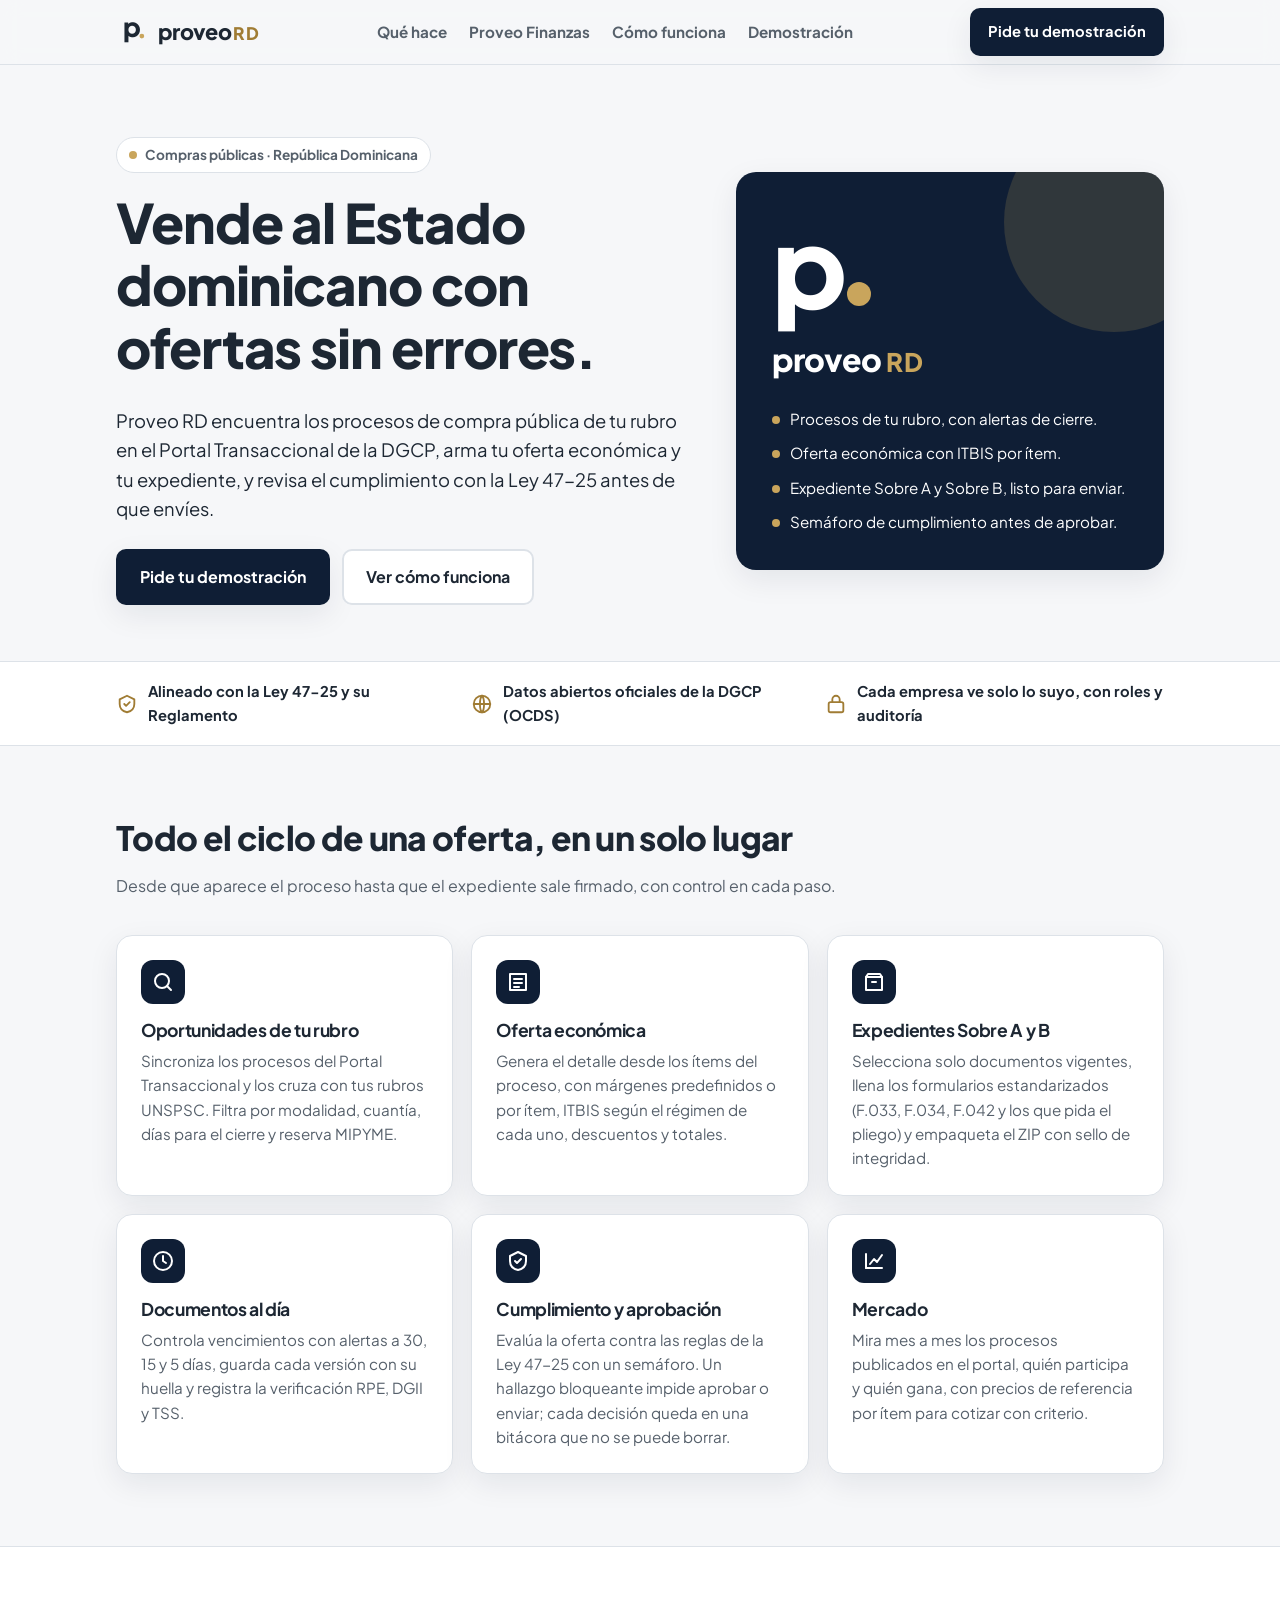
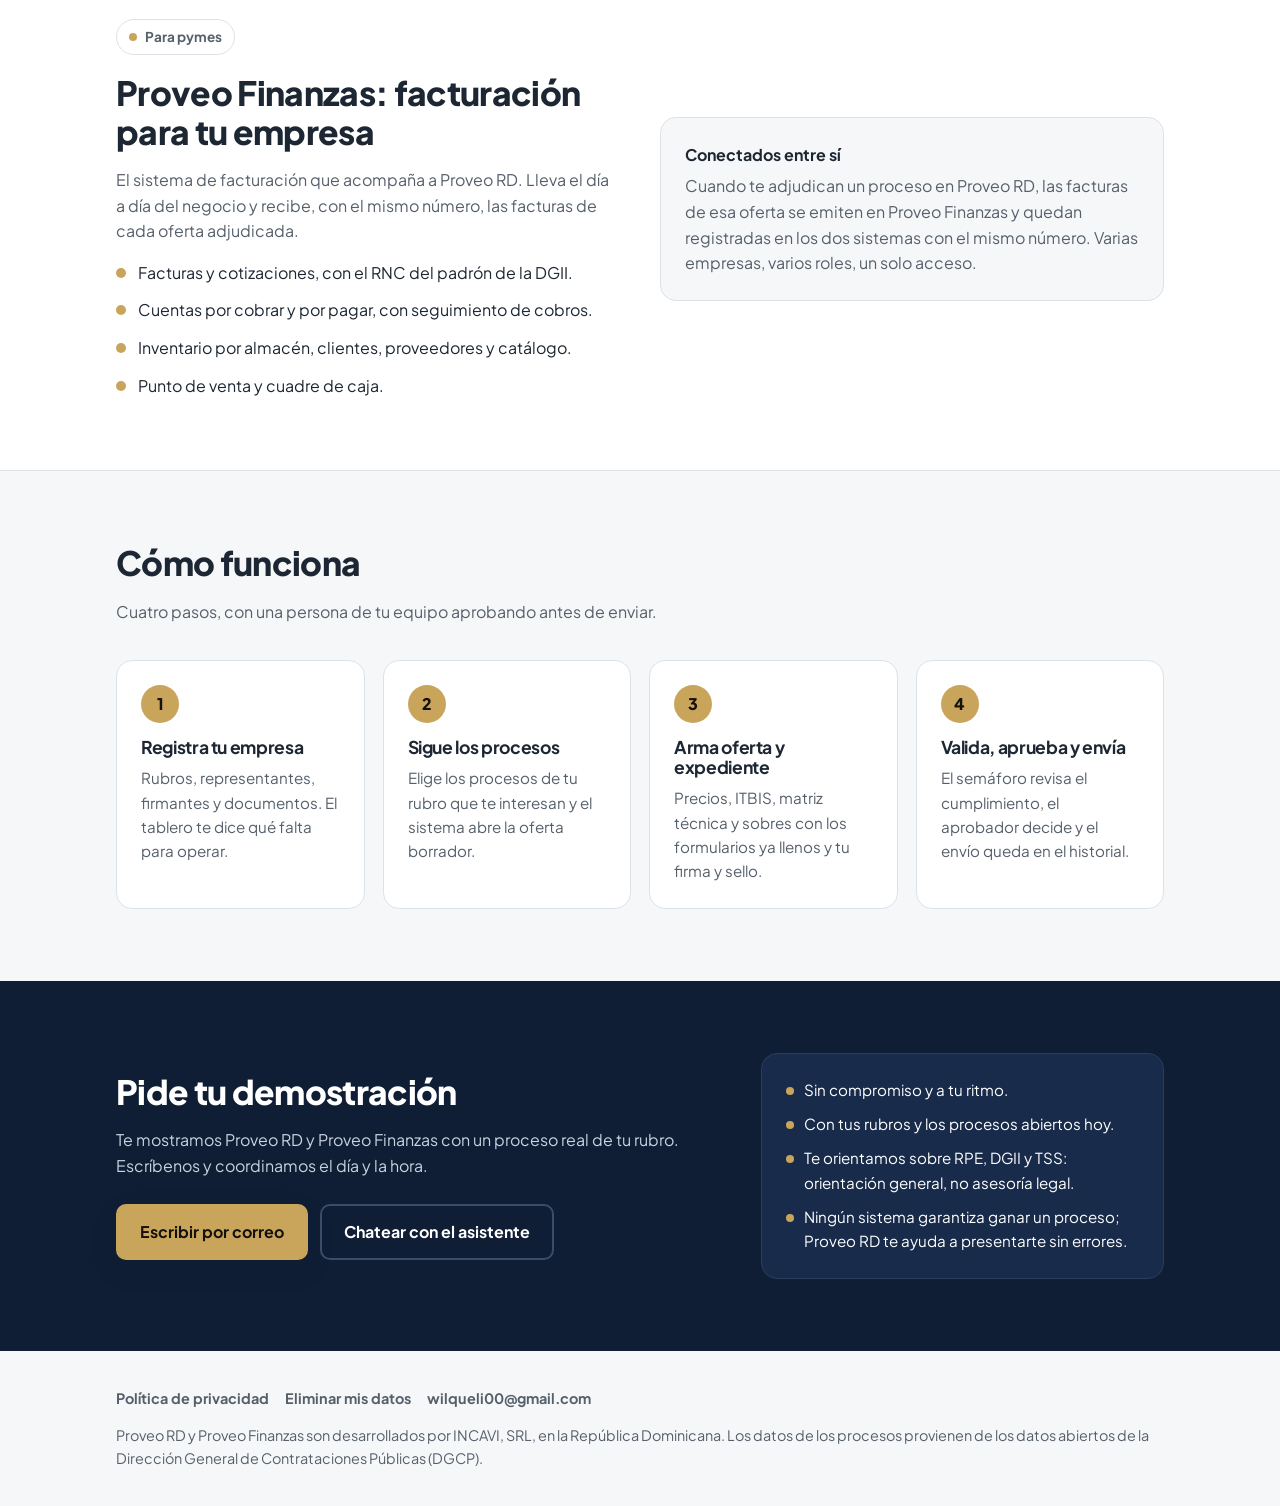
==== index.html @ dc5b7de9 "Sitio web de Proveo RD para el perfil de Instagram Co-Authored-By: Claude Fable 5.1 <noreply@anthrop" ====
<!doctype html>
<html lang="es">
<head>
<meta charset="utf-8">
<meta name="viewport" content="width=device-width, initial-scale=1">
<title>Proveo RD · Vende al Estado dominicano</title>
<meta name="description" content="Proveo RD encuentra los procesos de compra pública de tu rubro en el Portal Transaccional de la DGCP, arma tu oferta y tu expediente y revisa el cumplimiento con la Ley 47-25 antes de enviar. Proveo Finanzas: facturación para pymes.">
<meta property="og:title" content="Proveo RD · Licitaciones">
<meta property="og:description" content="Vende al Estado dominicano. Procesos de tu rubro y ofertas sin errores. Proveo Finanzas: facturación para pymes.">
<meta property="og:type" content="website">
<meta property="og:image" content="perfil.png">
<meta name="theme-color" content="#0F1E35">
<link rel="icon" href="favicon.svg" type="image/svg+xml">
<link rel="apple-touch-icon" href="perfil.png">
<link rel="preconnect" href="https://fonts.googleapis.com">
<link rel="preconnect" href="https://fonts.gstatic.com" crossorigin>
<link href="https://fonts.googleapis.com/css2?family=Plus+Jakarta+Sans:wght@500;700;800&display=swap" rel="stylesheet">
<style>
:root{
  --marino:#0F1E35;--marino-2:#182B4A;--oro:#C9A55C;--oro-texto:#A07C34;
  --fondo:#F6F7F9;--papel:#FFFFFF;--tinta:#1D2733;--suave:#56606B;--linea:#DDE2E8;
  --sombra:0 10px 30px rgba(15,30,53,.08);
}
@media (prefers-color-scheme:dark){
  :root:not([data-theme="light"]){
    --fondo:#0B1424;--papel:#132038;--tinta:#E8EDF2;--suave:#A5B0BB;--linea:#243550;--oro-texto:#D9BC7A;
    --sombra:0 10px 30px rgba(0,0,0,.35);
  }
}
:root[data-theme="dark"]{
  --fondo:#0B1424;--papel:#132038;--tinta:#E8EDF2;--suave:#A5B0BB;--linea:#243550;--oro-texto:#D9BC7A;
  --sombra:0 10px 30px rgba(0,0,0,.35);
}
*{box-sizing:border-box}
html{scroll-behavior:smooth}
body{margin:0;background:var(--fondo);color:var(--tinta);font:16px/1.6 "Plus Jakarta Sans",system-ui,-apple-system,"Segoe UI",Roboto,sans-serif}
a{color:inherit}
img,svg{display:block;max-width:100%}
.contenedor{max-width:1080px;margin:0 auto;padding:0 16px}
h1,h2,h3{line-height:1.15;margin:0 0 .5em;letter-spacing:-.02em}
h1{font-size:clamp(2rem,5vw,3.4rem);font-weight:800}
h2{font-size:clamp(1.5rem,3vw,2.1rem);font-weight:800}
h3{font-size:1.1rem;font-weight:700}
p{margin:0 0 1em}
.suave{color:var(--suave)}
.oro{color:var(--oro-texto)}

/* Barra superior */
header{position:sticky;top:0;z-index:10;background:color-mix(in srgb,var(--fondo) 88%,transparent);backdrop-filter:blur(10px);border-bottom:1px solid var(--linea)}
.barra{display:flex;align-items:center;justify-content:space-between;gap:16px;height:64px}
.logo{display:flex;align-items:center;gap:8px;text-decoration:none;font-weight:800;font-size:1.35rem;letter-spacing:-.03em}
.logo .rd{font-size:.8em;letter-spacing:.04em;color:var(--oro-texto);margin-left:.1em}
nav ul{display:flex;gap:22px;list-style:none;margin:0;padding:0}
nav a{text-decoration:none;font-weight:700;font-size:.95rem;color:var(--suave)}
nav a:hover{color:var(--tinta)}
@media (max-width:720px){nav{display:none}}

/* Botones */
.boton{display:inline-flex;align-items:center;justify-content:center;gap:8px;padding:13px 22px;border-radius:10px;font-weight:700;text-decoration:none;border:2px solid transparent;transition:transform .15s,box-shadow .15s}
.boton:hover{transform:translateY(-1px)}
.boton.primario{background:var(--marino);color:#fff;box-shadow:var(--sombra)}
:root[data-theme="dark"] .boton.primario{background:var(--oro);color:#14110A}
@media (prefers-color-scheme:dark){:root:not([data-theme="light"]) .boton.primario{background:var(--oro);color:#14110A}}
.boton.secundario{border-color:var(--linea);color:var(--tinta);background:var(--papel)}
.boton:focus-visible,a:focus-visible{outline:3px solid var(--oro);outline-offset:3px}

/* Portada */
.portada{padding:72px 0 56px}
.portada .contenedor{display:grid;grid-template-columns:1.15fr .85fr;gap:40px;align-items:center}
@media (max-width:860px){.portada .contenedor{grid-template-columns:1fr}.portada{padding:48px 0 40px}}
.etiqueta{display:inline-flex;align-items:center;gap:8px;padding:6px 12px;border-radius:999px;background:var(--papel);border:1px solid var(--linea);font-size:.85rem;font-weight:700;color:var(--suave);margin-bottom:18px}
.etiqueta .punto{width:8px;height:8px;border-radius:50%;background:var(--oro)}
.portada p.grande{font-size:1.15rem;max-width:56ch}
.acciones{display:flex;flex-wrap:wrap;gap:12px;margin-top:26px}
.tarjeta-marca{background:var(--marino);color:#fff;border-radius:20px;padding:36px;box-shadow:var(--sombra);position:relative;overflow:hidden}
.tarjeta-marca::after{content:"";position:absolute;right:-60px;top:-60px;width:220px;height:220px;border-radius:50%;background:var(--oro);opacity:.18}
.tarjeta-marca .p{font-size:7rem;font-weight:800;line-height:1;letter-spacing:-.06em;position:relative;display:inline-block}
.tarjeta-marca .p i{position:absolute;right:-.28em;bottom:.12em;width:.22em;height:.22em;border-radius:50%;background:var(--oro)}
.tarjeta-marca .nombre{font-size:2rem;font-weight:800;letter-spacing:-.03em;margin-top:14px}
.tarjeta-marca .nombre span{color:var(--oro);font-size:.8em;letter-spacing:.04em;margin-left:.2em}
.tarjeta-marca ul{list-style:none;padding:0;margin:22px 0 0;display:grid;gap:10px;font-size:.95rem}
.tarjeta-marca li{display:flex;gap:10px;align-items:flex-start}
.tarjeta-marca li::before{content:"";flex:none;width:8px;height:8px;border-radius:50%;background:var(--oro);margin-top:9px}

/* Franja de confianza */
.franja{border-top:1px solid var(--linea);border-bottom:1px solid var(--linea);background:var(--papel)}
.franja .contenedor{display:grid;grid-template-columns:repeat(3,1fr);gap:16px;padding:18px 16px}
@media (max-width:720px){.franja .contenedor{grid-template-columns:1fr}}
.franja div{display:flex;gap:10px;align-items:center;font-weight:700;font-size:.92rem}
.franja svg{flex:none;width:22px;height:22px;stroke:var(--oro-texto);fill:none;stroke-width:2;stroke-linecap:round;stroke-linejoin:round}

/* Secciones */
section{padding:72px 0}
@media (max-width:860px){section{padding:52px 0}}
.cabecera{max-width:62ch;margin-bottom:36px}
.rejilla{display:grid;grid-template-columns:repeat(3,1fr);gap:18px}
@media (max-width:900px){.rejilla{grid-template-columns:repeat(2,1fr)}}
@media (max-width:600px){.rejilla{grid-template-columns:1fr}}
.tarjeta{background:var(--papel);border:1px solid var(--linea);border-radius:16px;padding:24px;box-shadow:var(--sombra)}
.tarjeta .icono{width:44px;height:44px;border-radius:12px;background:var(--marino);display:grid;place-items:center;margin-bottom:16px}
.tarjeta .icono svg{width:24px;height:24px;stroke:#fff;fill:none;stroke-width:2;stroke-linecap:round;stroke-linejoin:round}
.tarjeta p{margin:0;color:var(--suave);font-size:.95rem}

/* Proveo Finanzas */
.finanzas{background:var(--papel);border-top:1px solid var(--linea);border-bottom:1px solid var(--linea)}
.finanzas .contenedor{display:grid;grid-template-columns:1fr 1fr;gap:40px;align-items:center}
@media (max-width:860px){.finanzas .contenedor{grid-template-columns:1fr}}
.lista{list-style:none;padding:0;margin:0;display:grid;gap:12px}
.lista li{display:flex;gap:12px;align-items:flex-start}
.lista li::before{content:"";flex:none;width:10px;height:10px;border-radius:50%;background:var(--oro);margin-top:8px}
.nota{background:var(--fondo);border:1px solid var(--linea);border-radius:16px;padding:24px}
.nota strong{display:block;margin-bottom:6px}

/* Pasos */
.pasos{display:grid;grid-template-columns:repeat(4,1fr);gap:18px;counter-reset:paso}
@media (max-width:900px){.pasos{grid-template-columns:repeat(2,1fr)}}
@media (max-width:560px){.pasos{grid-template-columns:1fr}}
.paso{background:var(--papel);border:1px solid var(--linea);border-radius:16px;padding:24px;position:relative}
.paso::before{counter-increment:paso;content:counter(paso);display:grid;place-items:center;width:38px;height:38px;border-radius:50%;background:var(--oro);color:#14110A;font-weight:800;margin-bottom:14px}
.paso p{margin:0;color:var(--suave);font-size:.95rem}

/* Demostración */
.demo{background:var(--marino);color:#fff}
.demo .contenedor{display:grid;grid-template-columns:1.2fr .8fr;gap:40px;align-items:center}
@media (max-width:860px){.demo .contenedor{grid-template-columns:1fr}}
.demo h2{color:#fff}
.demo p{color:#C9D2DE}
.demo .boton.primario{background:var(--oro);color:#14110A}
.demo .boton.secundario{background:transparent;border-color:#3A4C6A;color:#fff}
.demo .caja{background:var(--marino-2);border:1px solid #2A3D5C;border-radius:16px;padding:24px}
.demo .caja ul{list-style:none;margin:0;padding:0;display:grid;gap:10px;font-size:.95rem}
.demo .caja li{display:flex;gap:10px}
.demo .caja li::before{content:"";flex:none;width:8px;height:8px;border-radius:50%;background:var(--oro);margin-top:9px}

/* Pie */
footer{padding:36px 0;font-size:.9rem;color:var(--suave)}
footer .contenedor{display:grid;gap:14px}
footer .enlaces{display:flex;flex-wrap:wrap;gap:16px}
footer a{text-decoration:none;font-weight:700}
footer a:hover{text-decoration:underline}
</style>
</head>
<body>

<header>
  <div class="contenedor barra">
    <a class="logo" href="#inicio" aria-label="Proveo RD, inicio">
      <svg viewBox="0 0 100 100" width="34" height="34" aria-hidden="true"><text x="45" y="66" text-anchor="middle" font-family="Plus Jakarta Sans, system-ui, sans-serif" font-weight="800" font-size="78" fill="currentColor" letter-spacing="-3">p</text><circle cx="76" cy="62" r="7" fill="#C9A55C"/></svg>
      <span>proveo<span class="rd">RD</span></span>
    </a>
    <nav aria-label="Secciones">
      <ul>
        <li><a href="#que-hace">Qué hace</a></li>
        <li><a href="#finanzas">Proveo Finanzas</a></li>
        <li><a href="#como-funciona">Cómo funciona</a></li>
        <li><a href="#demostracion">Demostración</a></li>
      </ul>
    </nav>
    <a class="boton primario" href="#demostracion" style="padding:10px 16px;font-size:.92rem">Pide tu demostración</a>
  </div>
</header>

<main id="inicio">

  <section class="portada">
    <div class="contenedor">
      <div>
        <span class="etiqueta"><span class="punto"></span> Compras públicas · República Dominicana</span>
        <h1>Vende al Estado dominicano con ofertas sin errores.</h1>
        <p class="grande">Proveo RD encuentra los procesos de compra pública de tu rubro en el Portal Transaccional de la DGCP, arma tu oferta económica y tu expediente, y revisa el cumplimiento con la Ley 47-25 antes de que envíes.</p>
        <div class="acciones">
          <a class="boton primario" href="#demostracion">Pide tu demostración</a>
          <a class="boton secundario" href="#como-funciona">Ver cómo funciona</a>
        </div>
      </div>
      <aside class="tarjeta-marca" aria-label="Resumen de Proveo RD">
        <div class="p">p<i></i></div>
        <div class="nombre">proveo<span>RD</span></div>
        <ul>
          <li>Procesos de tu rubro, con alertas de cierre.</li>
          <li>Oferta económica con ITBIS por ítem.</li>
          <li>Expediente Sobre A y Sobre B, listo para enviar.</li>
          <li>Semáforo de cumplimiento antes de aprobar.</li>
        </ul>
      </aside>
    </div>
  </section>

  <div class="franja" aria-label="Garantías del sistema">
    <div class="contenedor">
      <div><svg viewBox="0 0 24 24" aria-hidden="true"><path d="M12 3l8 4v5c0 5-3.5 8-8 9-4.5-1-8-4-8-9V7z"/><path d="M9 12l2 2 4-4"/></svg>Alineado con la Ley 47-25 y su Reglamento</div>
      <div><svg viewBox="0 0 24 24" aria-hidden="true"><circle cx="12" cy="12" r="9"/><path d="M3 12h18M12 3c3 3 3 15 0 18M12 3c-3 3-3 15 0 18"/></svg>Datos abiertos oficiales de la DGCP (OCDS)</div>
      <div><svg viewBox="0 0 24 24" aria-hidden="true"><rect x="4" y="10" width="16" height="11" rx="2"/><path d="M8 10V7a4 4 0 018 0v3"/></svg>Cada empresa ve solo lo suyo, con roles y auditoría</div>
    </div>
  </div>

  <section id="que-hace">
    <div class="contenedor">
      <div class="cabecera">
        <h2>Todo el ciclo de una oferta, en un solo lugar</h2>
        <p class="suave">Desde que aparece el proceso hasta que el expediente sale firmado, con control en cada paso.</p>
      </div>
      <div class="rejilla">
        <article class="tarjeta">
          <div class="icono"><svg viewBox="0 0 24 24" aria-hidden="true"><circle cx="11" cy="11" r="7"/><path d="M20 20l-4-4"/></svg></div>
          <h3>Oportunidades de tu rubro</h3>
          <p>Sincroniza los procesos del Portal Transaccional y los cruza con tus rubros UNSPSC. Filtra por modalidad, cuantía, días para el cierre y reserva MIPYME.</p>
        </article>
        <article class="tarjeta">
          <div class="icono"><svg viewBox="0 0 24 24" aria-hidden="true"><path d="M4 4h16v16H4z"/><path d="M8 9h8M8 13h8M8 17h5"/></svg></div>
          <h3>Oferta económica</h3>
          <p>Genera el detalle desde los ítems del proceso, con márgenes predefinidos o por ítem, ITBIS según el régimen de cada uno, descuentos y totales.</p>
        </article>
        <article class="tarjeta">
          <div class="icono"><svg viewBox="0 0 24 24" aria-hidden="true"><path d="M4 7h16v13H4z"/><path d="M4 7l2-3h12l2 3"/><path d="M10 12h4"/></svg></div>
          <h3>Expedientes Sobre A y B</h3>
          <p>Selecciona solo documentos vigentes, llena los formularios estandarizados (F.033, F.034, F.042 y los que pida el pliego) y empaqueta el ZIP con sello de integridad.</p>
        </article>
        <article class="tarjeta">
          <div class="icono"><svg viewBox="0 0 24 24" aria-hidden="true"><circle cx="12" cy="12" r="9"/><path d="M12 7v5l3 2"/></svg></div>
          <h3>Documentos al día</h3>
          <p>Controla vencimientos con alertas a 30, 15 y 5 días, guarda cada versión con su huella y registra la verificación RPE, DGII y TSS.</p>
        </article>
        <article class="tarjeta">
          <div class="icono"><svg viewBox="0 0 24 24" aria-hidden="true"><path d="M12 3l8 4v5c0 5-3.5 8-8 9-4.5-1-8-4-8-9V7z"/><path d="M9 12l2 2 4-4"/></svg></div>
          <h3>Cumplimiento y aprobación</h3>
          <p>Evalúa la oferta contra las reglas de la Ley 47-25 con un semáforo. Un hallazgo bloqueante impide aprobar o enviar; cada decisión queda en una bitácora que no se puede borrar.</p>
        </article>
        <article class="tarjeta">
          <div class="icono"><svg viewBox="0 0 24 24" aria-hidden="true"><path d="M4 19V5"/><path d="M4 19h16"/><path d="M8 15l4-5 3 3 5-7"/></svg></div>
          <h3>Mercado</h3>
          <p>Mira mes a mes los procesos publicados en el portal, quién participa y quién gana, con precios de referencia por ítem para cotizar con criterio.</p>
        </article>
      </div>
    </div>
  </section>

  <section id="finanzas" class="finanzas">
    <div class="contenedor">
      <div>
        <span class="etiqueta"><span class="punto"></span> Para pymes</span>
        <h2>Proveo Finanzas: facturación para tu empresa</h2>
        <p class="suave">El sistema de facturación que acompaña a Proveo RD. Lleva el día a día del negocio y recibe, con el mismo número, las facturas de cada oferta adjudicada.</p>
        <ul class="lista">
          <li>Facturas y cotizaciones, con el RNC del padrón de la DGII.</li>
          <li>Cuentas por cobrar y por pagar, con seguimiento de cobros.</li>
          <li>Inventario por almacén, clientes, proveedores y catálogo.</li>
          <li>Punto de venta y cuadre de caja.</li>
        </ul>
      </div>
      <div class="nota">
        <strong>Conectados entre sí</strong>
        <p class="suave" style="margin:0">Cuando te adjudican un proceso en Proveo RD, las facturas de esa oferta se emiten en Proveo Finanzas y quedan registradas en los dos sistemas con el mismo número. Varias empresas, varios roles, un solo acceso.</p>
      </div>
    </div>
  </section>

  <section id="como-funciona">
    <div class="contenedor">
      <div class="cabecera">
        <h2>Cómo funciona</h2>
        <p class="suave">Cuatro pasos, con una persona de tu equipo aprobando antes de enviar.</p>
      </div>
      <div class="pasos">
        <article class="paso"><h3>Registra tu empresa</h3><p>Rubros, representantes, firmantes y documentos. El tablero te dice qué falta para operar.</p></article>
        <article class="paso"><h3>Sigue los procesos</h3><p>Elige los procesos de tu rubro que te interesan y el sistema abre la oferta borrador.</p></article>
        <article class="paso"><h3>Arma oferta y expediente</h3><p>Precios, ITBIS, matriz técnica y sobres con los formularios ya llenos y tu firma y sello.</p></article>
        <article class="paso"><h3>Valida, aprueba y envía</h3><p>El semáforo revisa el cumplimiento, el aprobador decide y el envío queda en el historial.</p></article>
      </div>
    </div>
  </section>

  <section id="demostracion" class="demo">
    <div class="contenedor">
      <div>
        <h2>Pide tu demostración</h2>
        <p>Te mostramos Proveo RD y Proveo Finanzas con un proceso real de tu rubro. Escríbenos y coordinamos el día y la hora.</p>
        <div class="acciones">
          <a class="boton primario" href="mailto:wilqueli00@gmail.com?subject=Demostraci%C3%B3n%20de%20Proveo%20RD&body=Hola%2C%20quiero%20una%20demostraci%C3%B3n%20de%20Proveo%20RD.%0AEmpresa%3A%20%0AQu%C3%A9%20vendo%3A%20%0AWhatsApp%3A%20">Escribir por correo</a>
          <a class="boton secundario" href="https://hub-redes.licita-nexo.workers.dev/chat/proveo" rel="noopener">Chatear con el asistente</a>
        </div>
      </div>
      <div class="caja">
        <ul>
          <li>Sin compromiso y a tu ritmo.</li>
          <li>Con tus rubros y los procesos abiertos hoy.</li>
          <li>Te orientamos sobre RPE, DGII y TSS: orientación general, no asesoría legal.</li>
          <li>Ningún sistema garantiza ganar un proceso; Proveo RD te ayuda a presentarte sin errores.</li>
        </ul>
      </div>
    </div>
  </section>

</main>

<footer>
  <div class="contenedor">
    <div class="enlaces">
      <a href="https://hub-redes.licita-nexo.workers.dev/privacidad" rel="noopener">Política de privacidad</a>
      <a href="https://hub-redes.licita-nexo.workers.dev/eliminar-datos" rel="noopener">Eliminar mis datos</a>
      <a href="mailto:wilqueli00@gmail.com">wilqueli00@gmail.com</a>
    </div>
    <p style="margin:0">Proveo RD y Proveo Finanzas son desarrollados por INCAVI, SRL, en la República Dominicana. Los datos de los procesos provienen de los datos abiertos de la Dirección General de Contrataciones Públicas (DGCP).</p>
  </div>
</footer>

</body>
</html>
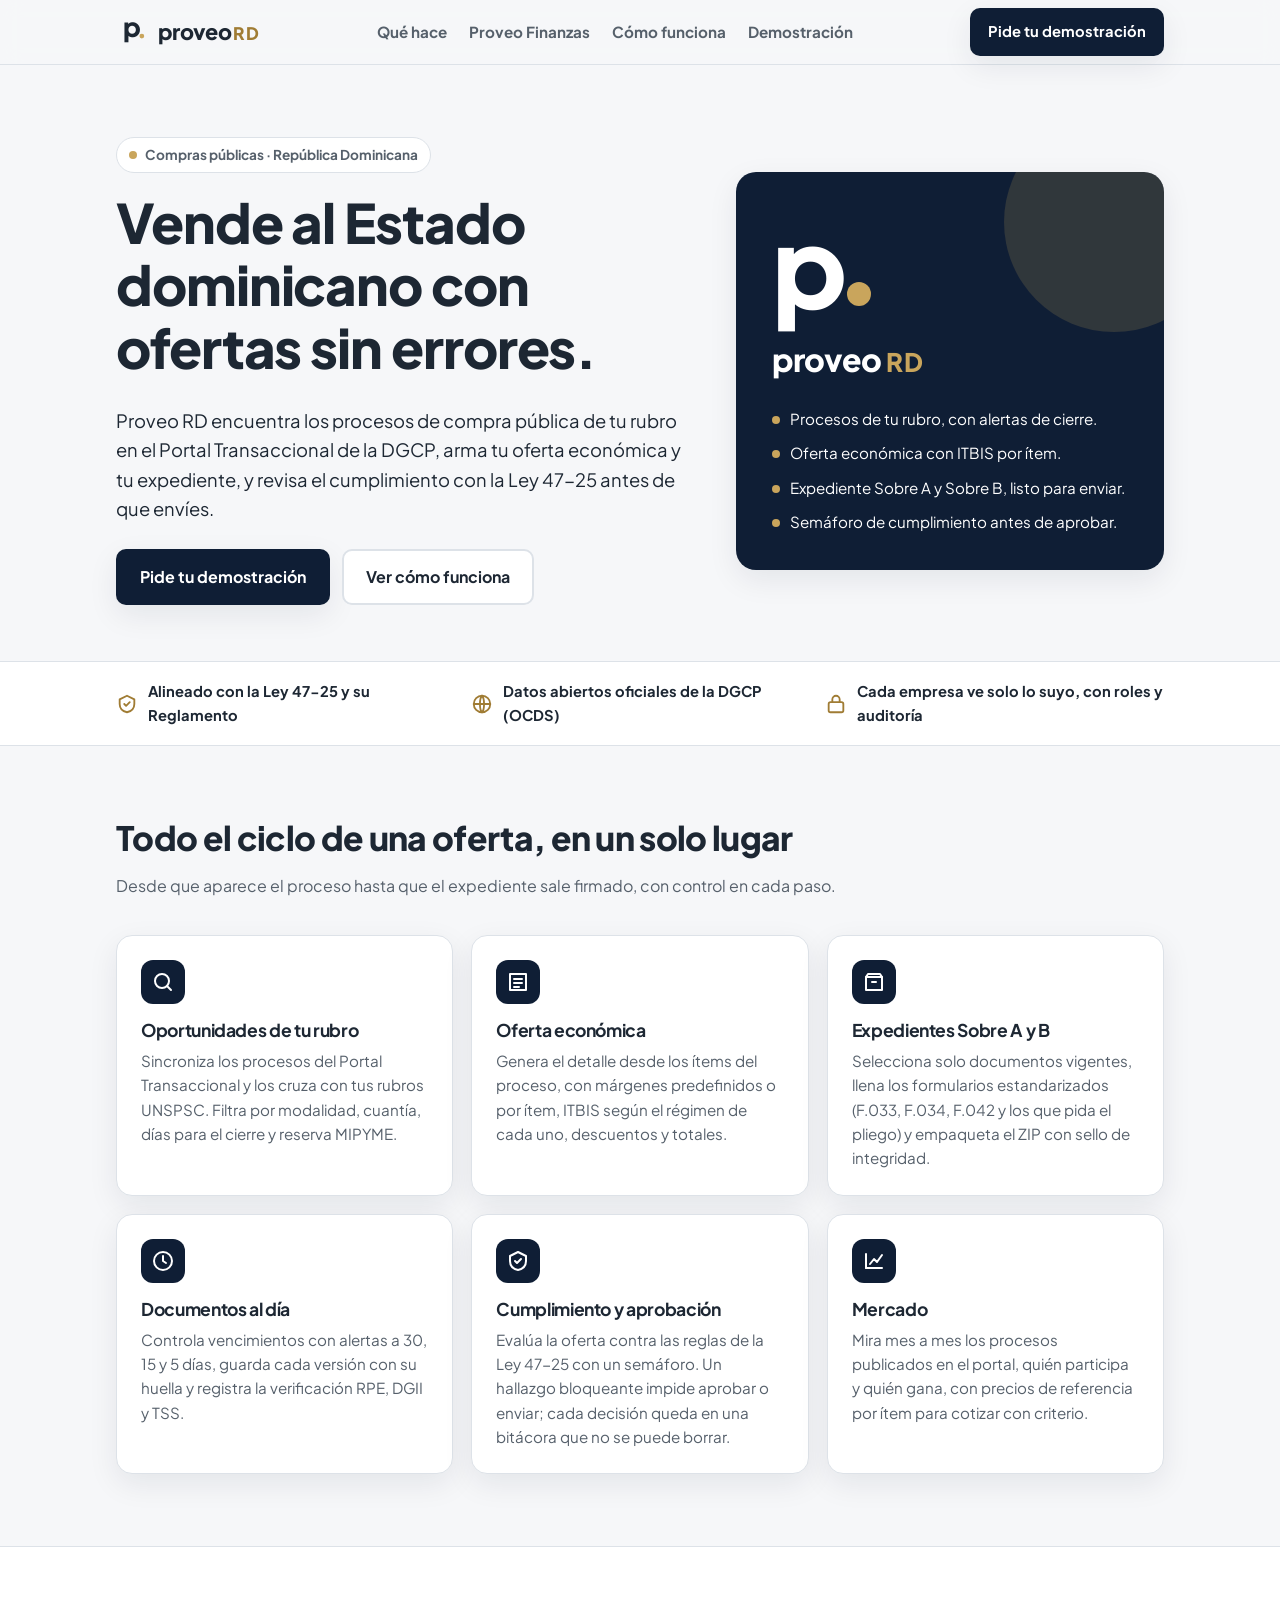
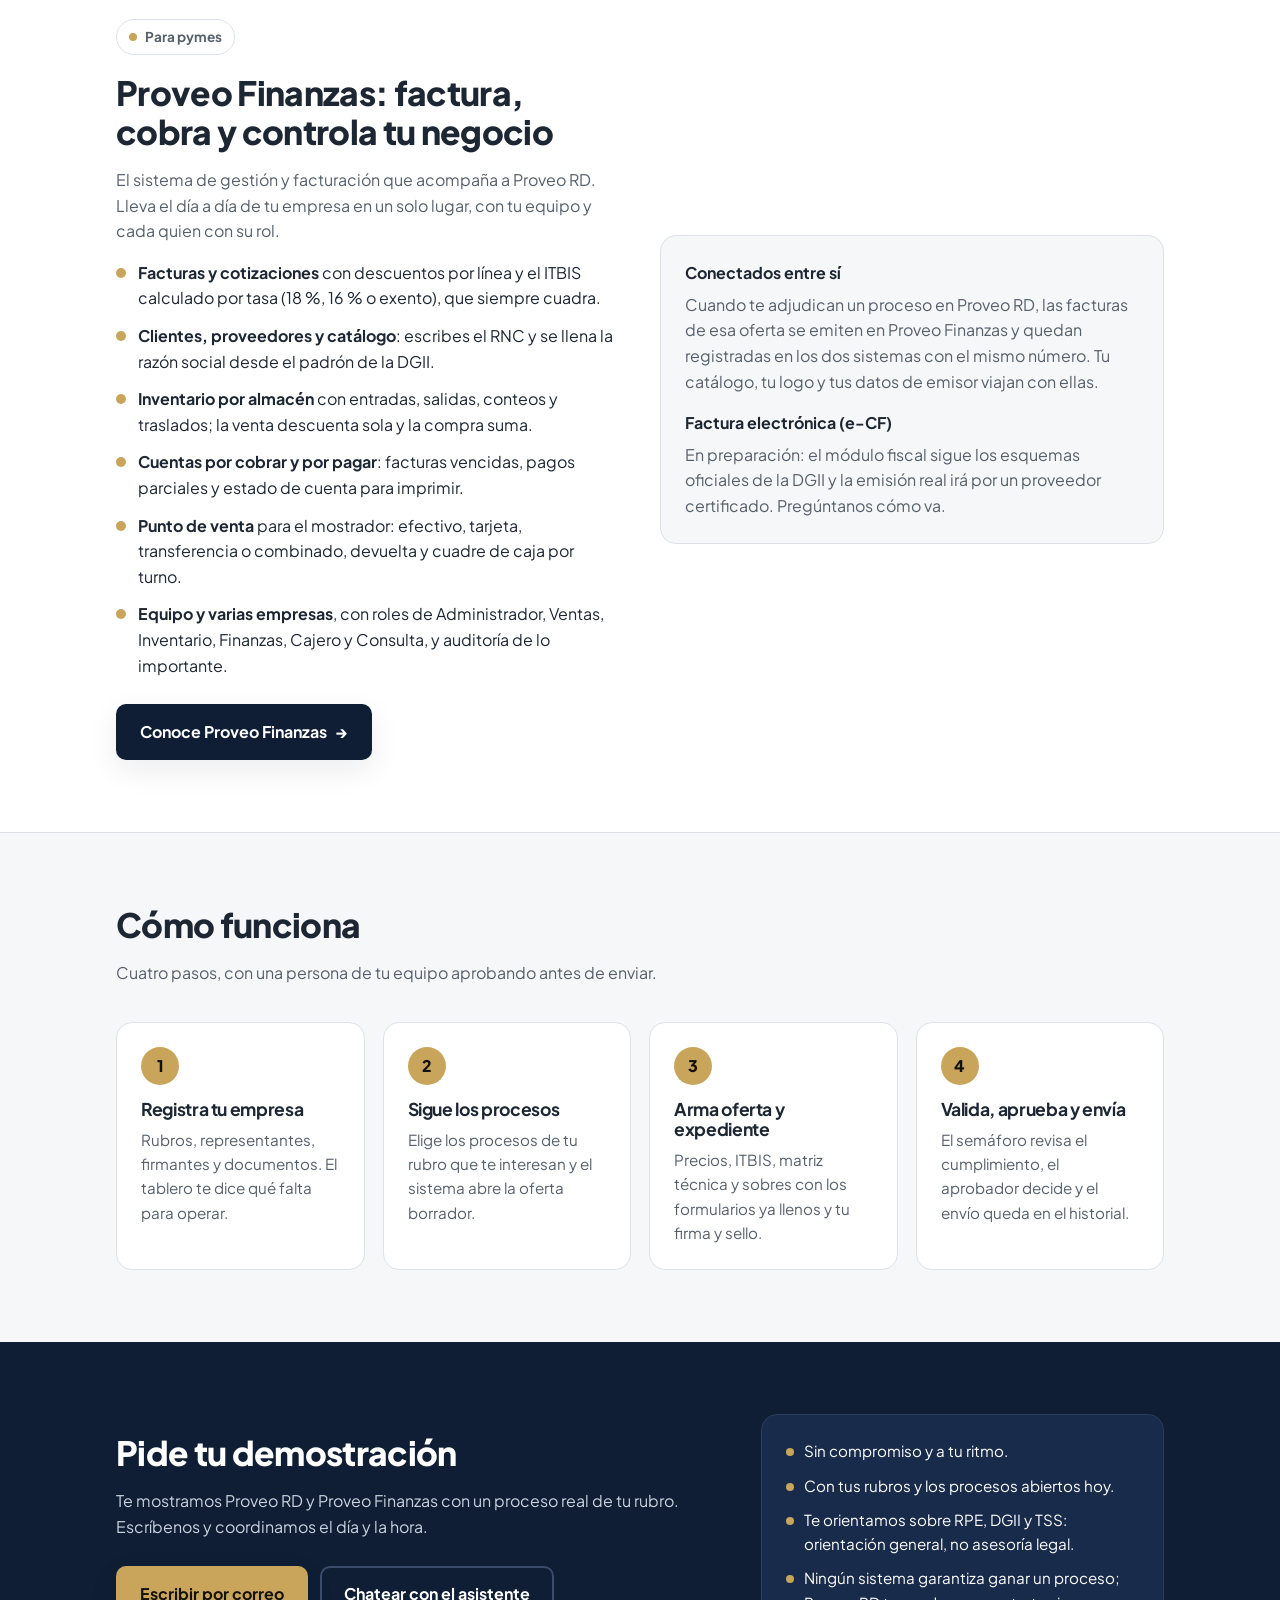
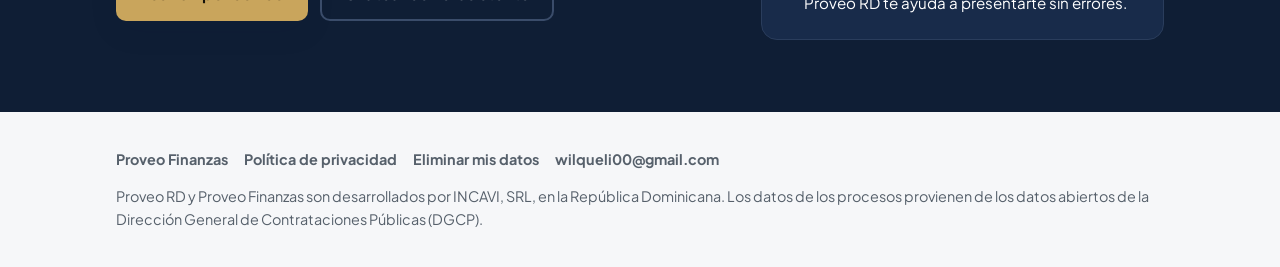
==== commit c2427a3f: "Página de Proveo Finanzas y sección ampliada en la portada Co-Authored-By: Claude Fable 5.1 <noreply" ====
--- a/index.html
+++ b/index.html
@@ -15,130 +15,7 @@
 <link rel="preconnect" href="https://fonts.googleapis.com">
 <link rel="preconnect" href="https://fonts.gstatic.com" crossorigin>
 <link href="https://fonts.googleapis.com/css2?family=Plus+Jakarta+Sans:wght@500;700;800&display=swap" rel="stylesheet">
-<style>
-:root{
-  --marino:#0F1E35;--marino-2:#182B4A;--oro:#C9A55C;--oro-texto:#A07C34;
-  --fondo:#F6F7F9;--papel:#FFFFFF;--tinta:#1D2733;--suave:#56606B;--linea:#DDE2E8;
-  --sombra:0 10px 30px rgba(15,30,53,.08);
-}
-@media (prefers-color-scheme:dark){
-  :root:not([data-theme="light"]){
-    --fondo:#0B1424;--papel:#132038;--tinta:#E8EDF2;--suave:#A5B0BB;--linea:#243550;--oro-texto:#D9BC7A;
-    --sombra:0 10px 30px rgba(0,0,0,.35);
-  }
-}
-:root[data-theme="dark"]{
-  --fondo:#0B1424;--papel:#132038;--tinta:#E8EDF2;--suave:#A5B0BB;--linea:#243550;--oro-texto:#D9BC7A;
-  --sombra:0 10px 30px rgba(0,0,0,.35);
-}
-*{box-sizing:border-box}
-html{scroll-behavior:smooth}
-body{margin:0;background:var(--fondo);color:var(--tinta);font:16px/1.6 "Plus Jakarta Sans",system-ui,-apple-system,"Segoe UI",Roboto,sans-serif}
-a{color:inherit}
-img,svg{display:block;max-width:100%}
-.contenedor{max-width:1080px;margin:0 auto;padding:0 16px}
-h1,h2,h3{line-height:1.15;margin:0 0 .5em;letter-spacing:-.02em}
-h1{font-size:clamp(2rem,5vw,3.4rem);font-weight:800}
-h2{font-size:clamp(1.5rem,3vw,2.1rem);font-weight:800}
-h3{font-size:1.1rem;font-weight:700}
-p{margin:0 0 1em}
-.suave{color:var(--suave)}
-.oro{color:var(--oro-texto)}
-
-/* Barra superior */
-header{position:sticky;top:0;z-index:10;background:color-mix(in srgb,var(--fondo) 88%,transparent);backdrop-filter:blur(10px);border-bottom:1px solid var(--linea)}
-.barra{display:flex;align-items:center;justify-content:space-between;gap:16px;height:64px}
-.logo{display:flex;align-items:center;gap:8px;text-decoration:none;font-weight:800;font-size:1.35rem;letter-spacing:-.03em}
-.logo .rd{font-size:.8em;letter-spacing:.04em;color:var(--oro-texto);margin-left:.1em}
-nav ul{display:flex;gap:22px;list-style:none;margin:0;padding:0}
-nav a{text-decoration:none;font-weight:700;font-size:.95rem;color:var(--suave)}
-nav a:hover{color:var(--tinta)}
-@media (max-width:720px){nav{display:none}}
-
-/* Botones */
-.boton{display:inline-flex;align-items:center;justify-content:center;gap:8px;padding:13px 22px;border-radius:10px;font-weight:700;text-decoration:none;border:2px solid transparent;transition:transform .15s,box-shadow .15s}
-.boton:hover{transform:translateY(-1px)}
-.boton.primario{background:var(--marino);color:#fff;box-shadow:var(--sombra)}
-:root[data-theme="dark"] .boton.primario{background:var(--oro);color:#14110A}
-@media (prefers-color-scheme:dark){:root:not([data-theme="light"]) .boton.primario{background:var(--oro);color:#14110A}}
-.boton.secundario{border-color:var(--linea);color:var(--tinta);background:var(--papel)}
-.boton:focus-visible,a:focus-visible{outline:3px solid var(--oro);outline-offset:3px}
-
-/* Portada */
-.portada{padding:72px 0 56px}
-.portada .contenedor{display:grid;grid-template-columns:1.15fr .85fr;gap:40px;align-items:center}
-@media (max-width:860px){.portada .contenedor{grid-template-columns:1fr}.portada{padding:48px 0 40px}}
-.etiqueta{display:inline-flex;align-items:center;gap:8px;padding:6px 12px;border-radius:999px;background:var(--papel);border:1px solid var(--linea);font-size:.85rem;font-weight:700;color:var(--suave);margin-bottom:18px}
-.etiqueta .punto{width:8px;height:8px;border-radius:50%;background:var(--oro)}
-.portada p.grande{font-size:1.15rem;max-width:56ch}
-.acciones{display:flex;flex-wrap:wrap;gap:12px;margin-top:26px}
-.tarjeta-marca{background:var(--marino);color:#fff;border-radius:20px;padding:36px;box-shadow:var(--sombra);position:relative;overflow:hidden}
-.tarjeta-marca::after{content:"";position:absolute;right:-60px;top:-60px;width:220px;height:220px;border-radius:50%;background:var(--oro);opacity:.18}
-.tarjeta-marca .p{font-size:7rem;font-weight:800;line-height:1;letter-spacing:-.06em;position:relative;display:inline-block}
-.tarjeta-marca .p i{position:absolute;right:-.28em;bottom:.12em;width:.22em;height:.22em;border-radius:50%;background:var(--oro)}
-.tarjeta-marca .nombre{font-size:2rem;font-weight:800;letter-spacing:-.03em;margin-top:14px}
-.tarjeta-marca .nombre span{color:var(--oro);font-size:.8em;letter-spacing:.04em;margin-left:.2em}
-.tarjeta-marca ul{list-style:none;padding:0;margin:22px 0 0;display:grid;gap:10px;font-size:.95rem}
-.tarjeta-marca li{display:flex;gap:10px;align-items:flex-start}
-.tarjeta-marca li::before{content:"";flex:none;width:8px;height:8px;border-radius:50%;background:var(--oro);margin-top:9px}
-
-/* Franja de confianza */
-.franja{border-top:1px solid var(--linea);border-bottom:1px solid var(--linea);background:var(--papel)}
-.franja .contenedor{display:grid;grid-template-columns:repeat(3,1fr);gap:16px;padding:18px 16px}
-@media (max-width:720px){.franja .contenedor{grid-template-columns:1fr}}
-.franja div{display:flex;gap:10px;align-items:center;font-weight:700;font-size:.92rem}
-.franja svg{flex:none;width:22px;height:22px;stroke:var(--oro-texto);fill:none;stroke-width:2;stroke-linecap:round;stroke-linejoin:round}
-
-/* Secciones */
-section{padding:72px 0}
-@media (max-width:860px){section{padding:52px 0}}
-.cabecera{max-width:62ch;margin-bottom:36px}
-.rejilla{display:grid;grid-template-columns:repeat(3,1fr);gap:18px}
-@media (max-width:900px){.rejilla{grid-template-columns:repeat(2,1fr)}}
-@media (max-width:600px){.rejilla{grid-template-columns:1fr}}
-.tarjeta{background:var(--papel);border:1px solid var(--linea);border-radius:16px;padding:24px;box-shadow:var(--sombra)}
-.tarjeta .icono{width:44px;height:44px;border-radius:12px;background:var(--marino);display:grid;place-items:center;margin-bottom:16px}
-.tarjeta .icono svg{width:24px;height:24px;stroke:#fff;fill:none;stroke-width:2;stroke-linecap:round;stroke-linejoin:round}
-.tarjeta p{margin:0;color:var(--suave);font-size:.95rem}
-
-/* Proveo Finanzas */
-.finanzas{background:var(--papel);border-top:1px solid var(--linea);border-bottom:1px solid var(--linea)}
-.finanzas .contenedor{display:grid;grid-template-columns:1fr 1fr;gap:40px;align-items:center}
-@media (max-width:860px){.finanzas .contenedor{grid-template-columns:1fr}}
-.lista{list-style:none;padding:0;margin:0;display:grid;gap:12px}
-.lista li{display:flex;gap:12px;align-items:flex-start}
-.lista li::before{content:"";flex:none;width:10px;height:10px;border-radius:50%;background:var(--oro);margin-top:8px}
-.nota{background:var(--fondo);border:1px solid var(--linea);border-radius:16px;padding:24px}
-.nota strong{display:block;margin-bottom:6px}
-
-/* Pasos */
-.pasos{display:grid;grid-template-columns:repeat(4,1fr);gap:18px;counter-reset:paso}
-@media (max-width:900px){.pasos{grid-template-columns:repeat(2,1fr)}}
-@media (max-width:560px){.pasos{grid-template-columns:1fr}}
-.paso{background:var(--papel);border:1px solid var(--linea);border-radius:16px;padding:24px;position:relative}
-.paso::before{counter-increment:paso;content:counter(paso);display:grid;place-items:center;width:38px;height:38px;border-radius:50%;background:var(--oro);color:#14110A;font-weight:800;margin-bottom:14px}
-.paso p{margin:0;color:var(--suave);font-size:.95rem}
-
-/* Demostración */
-.demo{background:var(--marino);color:#fff}
-.demo .contenedor{display:grid;grid-template-columns:1.2fr .8fr;gap:40px;align-items:center}
-@media (max-width:860px){.demo .contenedor{grid-template-columns:1fr}}
-.demo h2{color:#fff}
-.demo p{color:#C9D2DE}
-.demo .boton.primario{background:var(--oro);color:#14110A}
-.demo .boton.secundario{background:transparent;border-color:#3A4C6A;color:#fff}
-.demo .caja{background:var(--marino-2);border:1px solid #2A3D5C;border-radius:16px;padding:24px}
-.demo .caja ul{list-style:none;margin:0;padding:0;display:grid;gap:10px;font-size:.95rem}
-.demo .caja li{display:flex;gap:10px}
-.demo .caja li::before{content:"";flex:none;width:8px;height:8px;border-radius:50%;background:var(--oro);margin-top:9px}
-
-/* Pie */
-footer{padding:36px 0;font-size:.9rem;color:var(--suave)}
-footer .contenedor{display:grid;gap:14px}
-footer .enlaces{display:flex;flex-wrap:wrap;gap:16px}
-footer a{text-decoration:none;font-weight:700}
-footer a:hover{text-decoration:underline}
-</style>
+<link rel="stylesheet" href="estilos.css">
 </head>
 <body>
 
@@ -151,12 +28,12 @@
     <nav aria-label="Secciones">
       <ul>
         <li><a href="#que-hace">Qué hace</a></li>
-        <li><a href="#finanzas">Proveo Finanzas</a></li>
+        <li><a href="finanzas.html">Proveo Finanzas</a></li>
         <li><a href="#como-funciona">Cómo funciona</a></li>
         <li><a href="#demostracion">Demostración</a></li>
       </ul>
     </nav>
-    <a class="boton primario" href="#demostracion" style="padding:10px 16px;font-size:.92rem">Pide tu demostración</a>
+    <a class="boton primario chico" href="#demostracion">Pide tu demostración</a>
   </div>
 </header>
 
@@ -235,22 +112,29 @@
     </div>
   </section>
 
-  <section id="finanzas" class="finanzas">
+  <section id="finanzas" class="doble">
     <div class="contenedor">
       <div>
         <span class="etiqueta"><span class="punto"></span> Para pymes</span>
-        <h2>Proveo Finanzas: facturación para tu empresa</h2>
-        <p class="suave">El sistema de facturación que acompaña a Proveo RD. Lleva el día a día del negocio y recibe, con el mismo número, las facturas de cada oferta adjudicada.</p>
+        <h2>Proveo Finanzas: factura, cobra y controla tu negocio</h2>
+        <p class="suave">El sistema de gestión y facturación que acompaña a Proveo RD. Lleva el día a día de tu empresa en un solo lugar, con tu equipo y cada quien con su rol.</p>
         <ul class="lista">
-          <li>Facturas y cotizaciones, con el RNC del padrón de la DGII.</li>
-          <li>Cuentas por cobrar y por pagar, con seguimiento de cobros.</li>
-          <li>Inventario por almacén, clientes, proveedores y catálogo.</li>
-          <li>Punto de venta y cuadre de caja.</li>
+          <li><span><strong>Facturas y cotizaciones</strong> con descuentos por línea y el ITBIS calculado por tasa (18 %, 16 % o exento), que siempre cuadra.</span></li>
+          <li><span><strong>Clientes, proveedores y catálogo</strong>: escribes el RNC y se llena la razón social desde el padrón de la DGII.</span></li>
+          <li><span><strong>Inventario por almacén</strong> con entradas, salidas, conteos y traslados; la venta descuenta sola y la compra suma.</span></li>
+          <li><span><strong>Cuentas por cobrar y por pagar</strong>: facturas vencidas, pagos parciales y estado de cuenta para imprimir.</span></li>
+          <li><span><strong>Punto de venta</strong> para el mostrador: efectivo, tarjeta, transferencia o combinado, devuelta y cuadre de caja por turno.</span></li>
+          <li><span><strong>Equipo y varias empresas</strong>, con roles de Administrador, Ventas, Inventario, Finanzas, Cajero y Consulta, y auditoría de lo importante.</span></li>
         </ul>
+        <div class="acciones">
+          <a class="boton primario flecha" href="finanzas.html">Conoce Proveo Finanzas</a>
+        </div>
       </div>
       <div class="nota">
         <strong>Conectados entre sí</strong>
-        <p class="suave" style="margin:0">Cuando te adjudican un proceso en Proveo RD, las facturas de esa oferta se emiten en Proveo Finanzas y quedan registradas en los dos sistemas con el mismo número. Varias empresas, varios roles, un solo acceso.</p>
+        <p class="suave">Cuando te adjudican un proceso en Proveo RD, las facturas de esa oferta se emiten en Proveo Finanzas y quedan registradas en los dos sistemas con el mismo número. Tu catálogo, tu logo y tus datos de emisor viajan con ellas.</p>
+        <strong>Factura electrónica (e-CF)</strong>
+        <p class="suave">En preparación: el módulo fiscal sigue los esquemas oficiales de la DGII y la emisión real irá por un proveedor certificado. Pregúntanos cómo va.</p>
       </div>
     </div>
   </section>
@@ -296,6 +180,7 @@
 <footer>
   <div class="contenedor">
     <div class="enlaces">
+      <a href="finanzas.html">Proveo Finanzas</a>
       <a href="https://hub-redes.licita-nexo.workers.dev/privacidad" rel="noopener">Política de privacidad</a>
       <a href="https://hub-redes.licita-nexo.workers.dev/eliminar-datos" rel="noopener">Eliminar mis datos</a>
       <a href="mailto:wilqueli00@gmail.com">wilqueli00@gmail.com</a>
--- a/estilos.css
+++ b/estilos.css
@@ -0,0 +1,158 @@
+:root{
+  --marino:#0F1E35;--marino-2:#182B4A;--oro:#C9A55C;--oro-texto:#A07C34;--menta:#2FBF9A;
+  --fondo:#F6F7F9;--papel:#FFFFFF;--tinta:#1D2733;--suave:#56606B;--linea:#DDE2E8;
+  --sombra:0 10px 30px rgba(15,30,53,.08);
+}
+@media (prefers-color-scheme:dark){
+  :root:not([data-theme="light"]){
+    --fondo:#0B1424;--papel:#132038;--tinta:#E8EDF2;--suave:#A5B0BB;--linea:#243550;--oro-texto:#D9BC7A;
+    --sombra:0 10px 30px rgba(0,0,0,.35);
+  }
+}
+:root[data-theme="dark"]{
+  --fondo:#0B1424;--papel:#132038;--tinta:#E8EDF2;--suave:#A5B0BB;--linea:#243550;--oro-texto:#D9BC7A;
+  --sombra:0 10px 30px rgba(0,0,0,.35);
+}
+*{box-sizing:border-box}
+html{scroll-behavior:smooth}
+body{margin:0;background:var(--fondo);color:var(--tinta);font:16px/1.6 "Plus Jakarta Sans",system-ui,-apple-system,"Segoe UI",Roboto,sans-serif}
+a{color:inherit}
+img,svg{display:block;max-width:100%}
+.contenedor{max-width:1080px;margin:0 auto;padding:0 16px}
+h1,h2,h3{line-height:1.15;margin:0 0 .5em;letter-spacing:-.02em}
+h1{font-size:clamp(2rem,5vw,3.4rem);font-weight:800}
+h2{font-size:clamp(1.5rem,3vw,2.1rem);font-weight:800}
+h3{font-size:1.1rem;font-weight:700}
+p{margin:0 0 1em}
+.suave{color:var(--suave)}
+.oro{color:var(--oro-texto)}
+
+/* Barra superior */
+header{position:sticky;top:0;z-index:10;background:color-mix(in srgb,var(--fondo) 88%,transparent);backdrop-filter:blur(10px);border-bottom:1px solid var(--linea)}
+.barra{display:flex;align-items:center;justify-content:space-between;gap:16px;height:64px}
+.logo{display:flex;align-items:center;gap:8px;text-decoration:none;font-weight:800;font-size:1.35rem;letter-spacing:-.03em}
+.logo .rd{font-size:.8em;letter-spacing:.04em;color:var(--oro-texto);margin-left:.1em}
+.logo .sub{font-size:.62em;font-weight:700;color:var(--suave);margin-left:.35em;letter-spacing:0}
+nav ul{display:flex;gap:22px;list-style:none;margin:0;padding:0}
+nav a{text-decoration:none;font-weight:700;font-size:.95rem;color:var(--suave)}
+nav a:hover,nav a[aria-current]{color:var(--tinta)}
+@media (max-width:720px){nav{display:none}}
+
+/* Botones */
+.boton{display:inline-flex;align-items:center;justify-content:center;gap:8px;padding:13px 22px;border-radius:10px;font-weight:700;text-decoration:none;border:2px solid transparent;transition:transform .15s,box-shadow .15s}
+.boton:hover{transform:translateY(-1px)}
+.boton.primario{background:var(--marino);color:#fff;box-shadow:var(--sombra)}
+:root[data-theme="dark"] .boton.primario{background:var(--oro);color:#14110A}
+@media (prefers-color-scheme:dark){:root:not([data-theme="light"]) .boton.primario{background:var(--oro);color:#14110A}}
+.boton.secundario{border-color:var(--linea);color:var(--tinta);background:var(--papel)}
+.boton.chico{padding:10px 16px;font-size:.92rem}
+.boton:focus-visible,a:focus-visible{outline:3px solid var(--oro);outline-offset:3px}
+.flecha::after{content:"→";font-weight:800}
+
+/* Portada */
+.portada{padding:72px 0 56px}
+.portada .contenedor{display:grid;grid-template-columns:1.15fr .85fr;gap:40px;align-items:center}
+@media (max-width:860px){.portada .contenedor{grid-template-columns:1fr}.portada{padding:48px 0 40px}}
+.etiqueta{display:inline-flex;align-items:center;gap:8px;padding:6px 12px;border-radius:999px;background:var(--papel);border:1px solid var(--linea);font-size:.85rem;font-weight:700;color:var(--suave);margin-bottom:18px}
+.etiqueta .punto{width:8px;height:8px;border-radius:50%;background:var(--oro)}
+.portada p.grande{font-size:1.15rem;max-width:56ch}
+.acciones{display:flex;flex-wrap:wrap;gap:12px;margin-top:26px}
+.tarjeta-marca{background:var(--marino);color:#fff;border-radius:20px;padding:36px;box-shadow:var(--sombra);position:relative;overflow:hidden}
+.tarjeta-marca::after{content:"";position:absolute;right:-60px;top:-60px;width:220px;height:220px;border-radius:50%;background:var(--oro);opacity:.18}
+.tarjeta-marca .p{font-size:7rem;font-weight:800;line-height:1;letter-spacing:-.06em;position:relative;display:inline-block}
+.tarjeta-marca .p i{position:absolute;right:-.28em;bottom:.12em;width:.22em;height:.22em;border-radius:50%;background:var(--oro)}
+.tarjeta-marca .nombre{font-size:2rem;font-weight:800;letter-spacing:-.03em;margin-top:14px}
+.tarjeta-marca .nombre span{color:var(--oro);font-size:.8em;letter-spacing:.04em;margin-left:.2em}
+.tarjeta-marca ul{list-style:none;padding:0;margin:22px 0 0;display:grid;gap:10px;font-size:.95rem}
+.tarjeta-marca li{display:flex;gap:10px;align-items:flex-start}
+.tarjeta-marca li::before{content:"";flex:none;width:8px;height:8px;border-radius:50%;background:var(--oro);margin-top:9px}
+
+/* Factura de muestra (portada de Proveo Finanzas) */
+.factura{background:var(--papel);border:1px solid var(--linea);border-radius:20px;padding:28px;box-shadow:var(--sombra);position:relative}
+.factura .cinta{position:absolute;top:18px;right:18px;background:var(--menta);color:#06261C;font-size:.75rem;font-weight:800;padding:4px 10px;border-radius:999px;letter-spacing:.02em}
+.factura .cab{display:flex;align-items:center;gap:10px;margin-bottom:18px}
+.factura .cab strong{font-size:1.05rem}
+.factura .cab span{color:var(--suave);font-size:.85rem}
+.factura table{width:100%;border-collapse:collapse;font-size:.92rem}
+.factura td{padding:8px 0;border-bottom:1px solid var(--linea)}
+.factura td:last-child{text-align:right;font-variant-numeric:tabular-nums;white-space:nowrap}
+.factura td small{display:block;color:var(--suave);font-size:.8rem}
+.factura tr.total td{border:0;font-weight:800;font-size:1.05rem;padding-top:12px}
+.factura tr.itbis td{color:var(--suave)}
+.factura .pie{margin-top:14px;font-size:.8rem;color:var(--suave)}
+
+/* Franja de confianza */
+.franja{border-top:1px solid var(--linea);border-bottom:1px solid var(--linea);background:var(--papel)}
+.franja .contenedor{display:grid;grid-template-columns:repeat(3,1fr);gap:16px;padding:18px 16px}
+@media (max-width:720px){.franja .contenedor{grid-template-columns:1fr}}
+.franja div{display:flex;gap:10px;align-items:center;font-weight:700;font-size:.92rem}
+.franja svg{flex:none;width:22px;height:22px;stroke:var(--oro-texto);fill:none;stroke-width:2;stroke-linecap:round;stroke-linejoin:round}
+
+/* Secciones */
+section{padding:72px 0}
+@media (max-width:860px){section{padding:52px 0}}
+.cabecera{max-width:62ch;margin-bottom:36px}
+.rejilla{display:grid;grid-template-columns:repeat(3,1fr);gap:18px}
+@media (max-width:900px){.rejilla{grid-template-columns:repeat(2,1fr)}}
+@media (max-width:600px){.rejilla{grid-template-columns:1fr}}
+.tarjeta{background:var(--papel);border:1px solid var(--linea);border-radius:16px;padding:24px;box-shadow:var(--sombra)}
+.tarjeta .icono{width:44px;height:44px;border-radius:12px;background:var(--marino);display:grid;place-items:center;margin-bottom:16px}
+.tarjeta .icono svg{width:24px;height:24px;stroke:#fff;fill:none;stroke-width:2;stroke-linecap:round;stroke-linejoin:round}
+.tarjeta p{margin:0;color:var(--suave);font-size:.95rem}
+.tarjeta ul{margin:10px 0 0;padding-left:18px;color:var(--suave);font-size:.92rem}
+.tarjeta li{margin:4px 0}
+.tarjeta.pronto{border-style:dashed}
+.tarjeta .estado{display:inline-block;font-size:.75rem;font-weight:800;letter-spacing:.03em;text-transform:uppercase;color:var(--oro-texto);background:var(--fondo);border:1px solid var(--linea);padding:3px 8px;border-radius:999px;margin-left:8px;vertical-align:middle}
+
+/* Bloque de dos columnas */
+.doble{background:var(--papel);border-top:1px solid var(--linea);border-bottom:1px solid var(--linea)}
+.doble .contenedor{display:grid;grid-template-columns:1fr 1fr;gap:40px;align-items:center}
+@media (max-width:860px){.doble .contenedor{grid-template-columns:1fr}}
+.lista{list-style:none;padding:0;margin:0;display:grid;gap:12px}
+.lista li{display:flex;gap:12px;align-items:flex-start}
+.lista li::before{content:"";flex:none;width:10px;height:10px;border-radius:50%;background:var(--oro);margin-top:8px}
+.nota{background:var(--fondo);border:1px solid var(--linea);border-radius:16px;padding:24px}
+.nota strong{display:block;margin-bottom:6px}
+.nota p:last-child{margin:0}
+
+/* Pasos */
+.pasos{display:grid;grid-template-columns:repeat(4,1fr);gap:18px;counter-reset:paso}
+.pasos.tres{grid-template-columns:repeat(3,1fr)}
+@media (max-width:900px){.pasos,.pasos.tres{grid-template-columns:repeat(2,1fr)}}
+@media (max-width:560px){.pasos,.pasos.tres{grid-template-columns:1fr}}
+.paso{background:var(--papel);border:1px solid var(--linea);border-radius:16px;padding:24px;position:relative}
+.paso::before{counter-increment:paso;content:counter(paso);display:grid;place-items:center;width:38px;height:38px;border-radius:50%;background:var(--oro);color:#14110A;font-weight:800;margin-bottom:14px}
+.paso p{margin:0;color:var(--suave);font-size:.95rem}
+
+/* Roles */
+.roles{display:flex;flex-wrap:wrap;gap:10px;margin-top:14px}
+.roles span{background:var(--fondo);border:1px solid var(--linea);border-radius:999px;padding:6px 12px;font-size:.88rem;font-weight:700}
+
+/* Preguntas frecuentes */
+.faq{display:grid;gap:12px;max-width:760px}
+.faq details{background:var(--papel);border:1px solid var(--linea);border-radius:14px;padding:4px 20px}
+.faq summary{cursor:pointer;font-weight:700;padding:14px 0;list-style:none;display:flex;justify-content:space-between;gap:12px}
+.faq summary::-webkit-details-marker{display:none}
+.faq summary::after{content:"+";color:var(--oro-texto);font-weight:800;font-size:1.2rem;line-height:1}
+.faq details[open] summary::after{content:"–"}
+.faq p{color:var(--suave);margin:0 0 16px}
+
+/* Demostración */
+.demo{background:var(--marino);color:#fff}
+.demo .contenedor{display:grid;grid-template-columns:1.2fr .8fr;gap:40px;align-items:center}
+@media (max-width:860px){.demo .contenedor{grid-template-columns:1fr}}
+.demo h2{color:#fff}
+.demo p{color:#C9D2DE}
+.demo .boton.primario{background:var(--oro);color:#14110A}
+.demo .boton.secundario{background:transparent;border-color:#3A4C6A;color:#fff}
+.demo .caja{background:var(--marino-2);border:1px solid #2A3D5C;border-radius:16px;padding:24px}
+.demo .caja ul{list-style:none;margin:0;padding:0;display:grid;gap:10px;font-size:.95rem}
+.demo .caja li{display:flex;gap:10px}
+.demo .caja li::before{content:"";flex:none;width:8px;height:8px;border-radius:50%;background:var(--oro);margin-top:9px}
+
+/* Pie */
+footer{padding:36px 0;font-size:.9rem;color:var(--suave)}
+footer .contenedor{display:grid;gap:14px}
+footer .enlaces{display:flex;flex-wrap:wrap;gap:16px}
+footer a{text-decoration:none;font-weight:700}
+footer a:hover{text-decoration:underline}
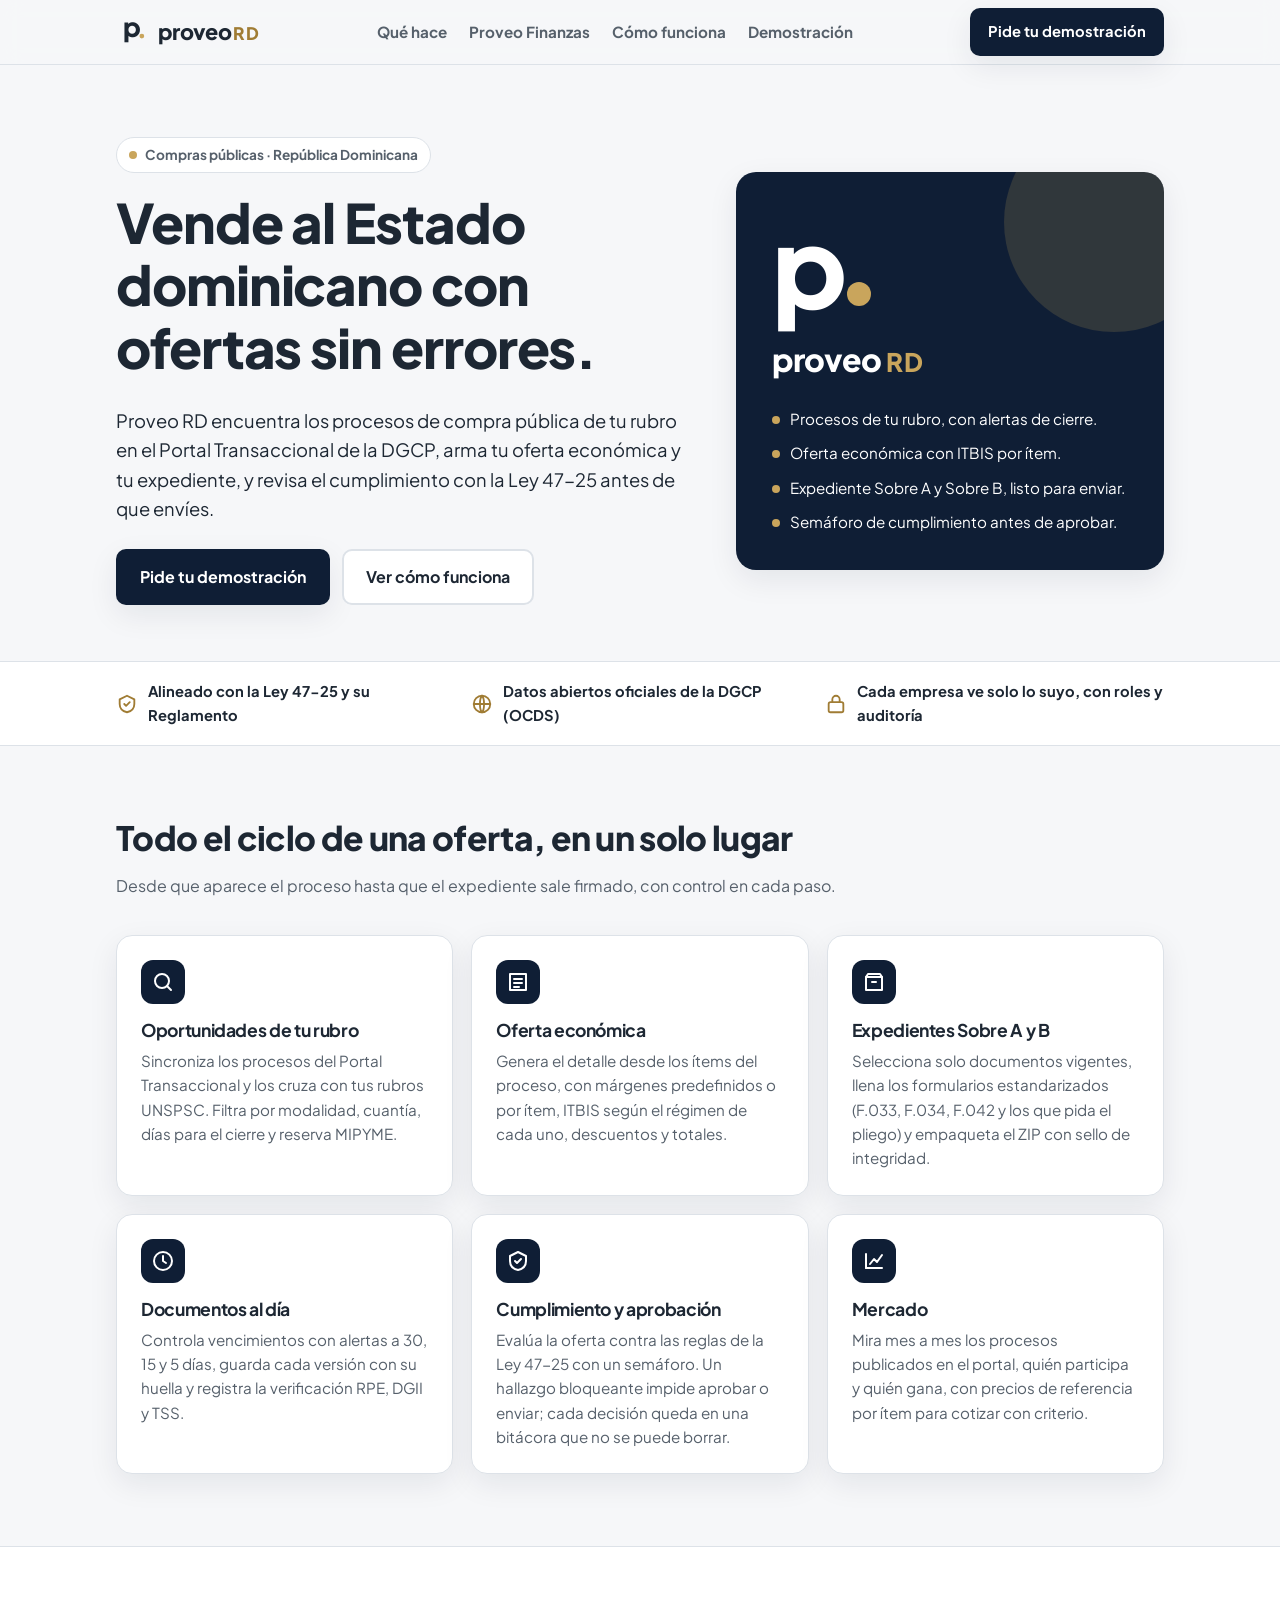
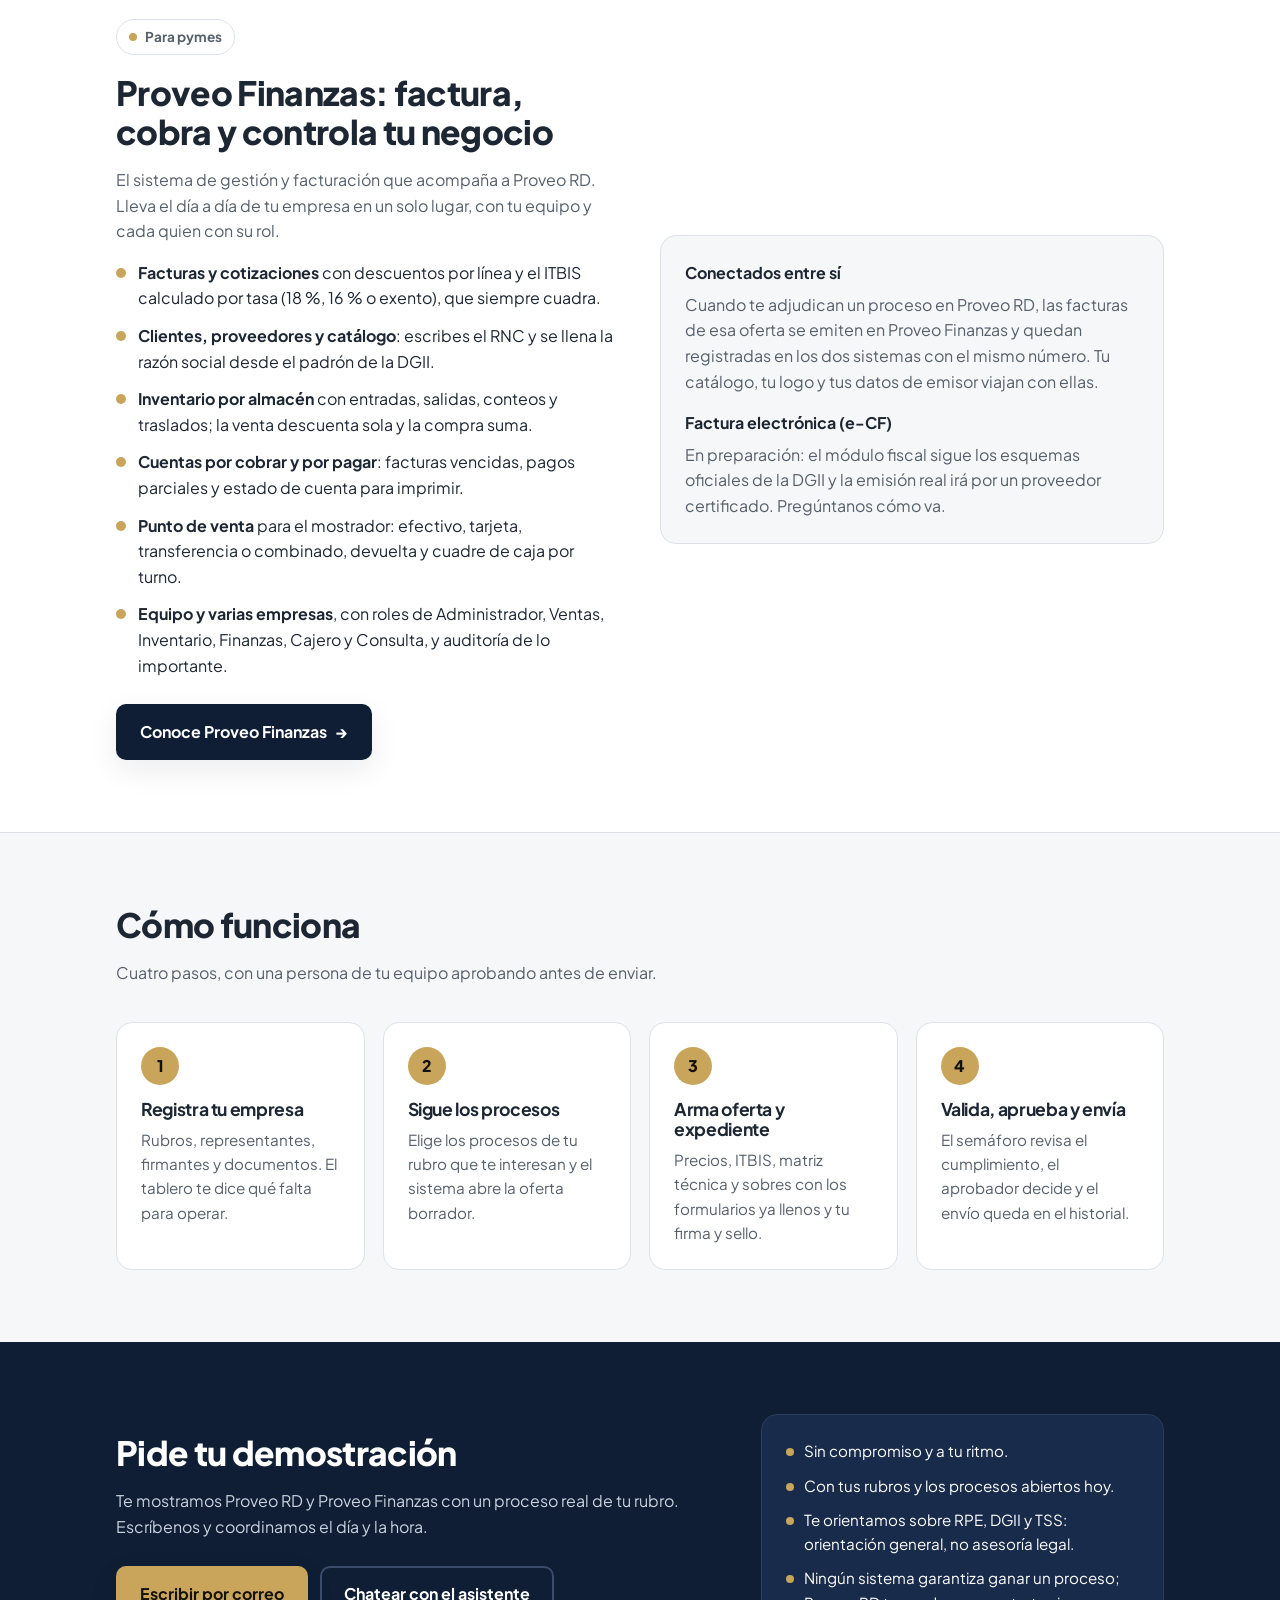
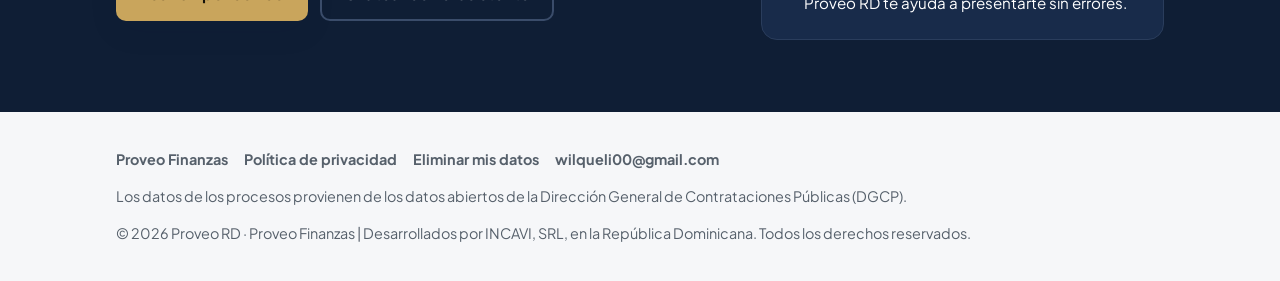
==== commit e24376bd: "Pie de página con derechos reservados Co-Authored-By: Claude Fable 5.1 <noreply@anthropic.com>" ====
--- a/index.html
+++ b/index.html
@@ -185,7 +185,8 @@
       <a href="https://hub-redes.licita-nexo.workers.dev/eliminar-datos" rel="noopener">Eliminar mis datos</a>
       <a href="mailto:wilqueli00@gmail.com">wilqueli00@gmail.com</a>
     </div>
-    <p style="margin:0">Proveo RD y Proveo Finanzas son desarrollados por INCAVI, SRL, en la República Dominicana. Los datos de los procesos provienen de los datos abiertos de la Dirección General de Contrataciones Públicas (DGCP).</p>
+    <p style="margin:0">Los datos de los procesos provienen de los datos abiertos de la Dirección General de Contrataciones Públicas (DGCP).</p>
+    <p style="margin:0">© 2026 Proveo RD · Proveo Finanzas | Desarrollados por INCAVI, SRL, en la República Dominicana. Todos los derechos reservados.</p>
   </div>
 </footer>
 
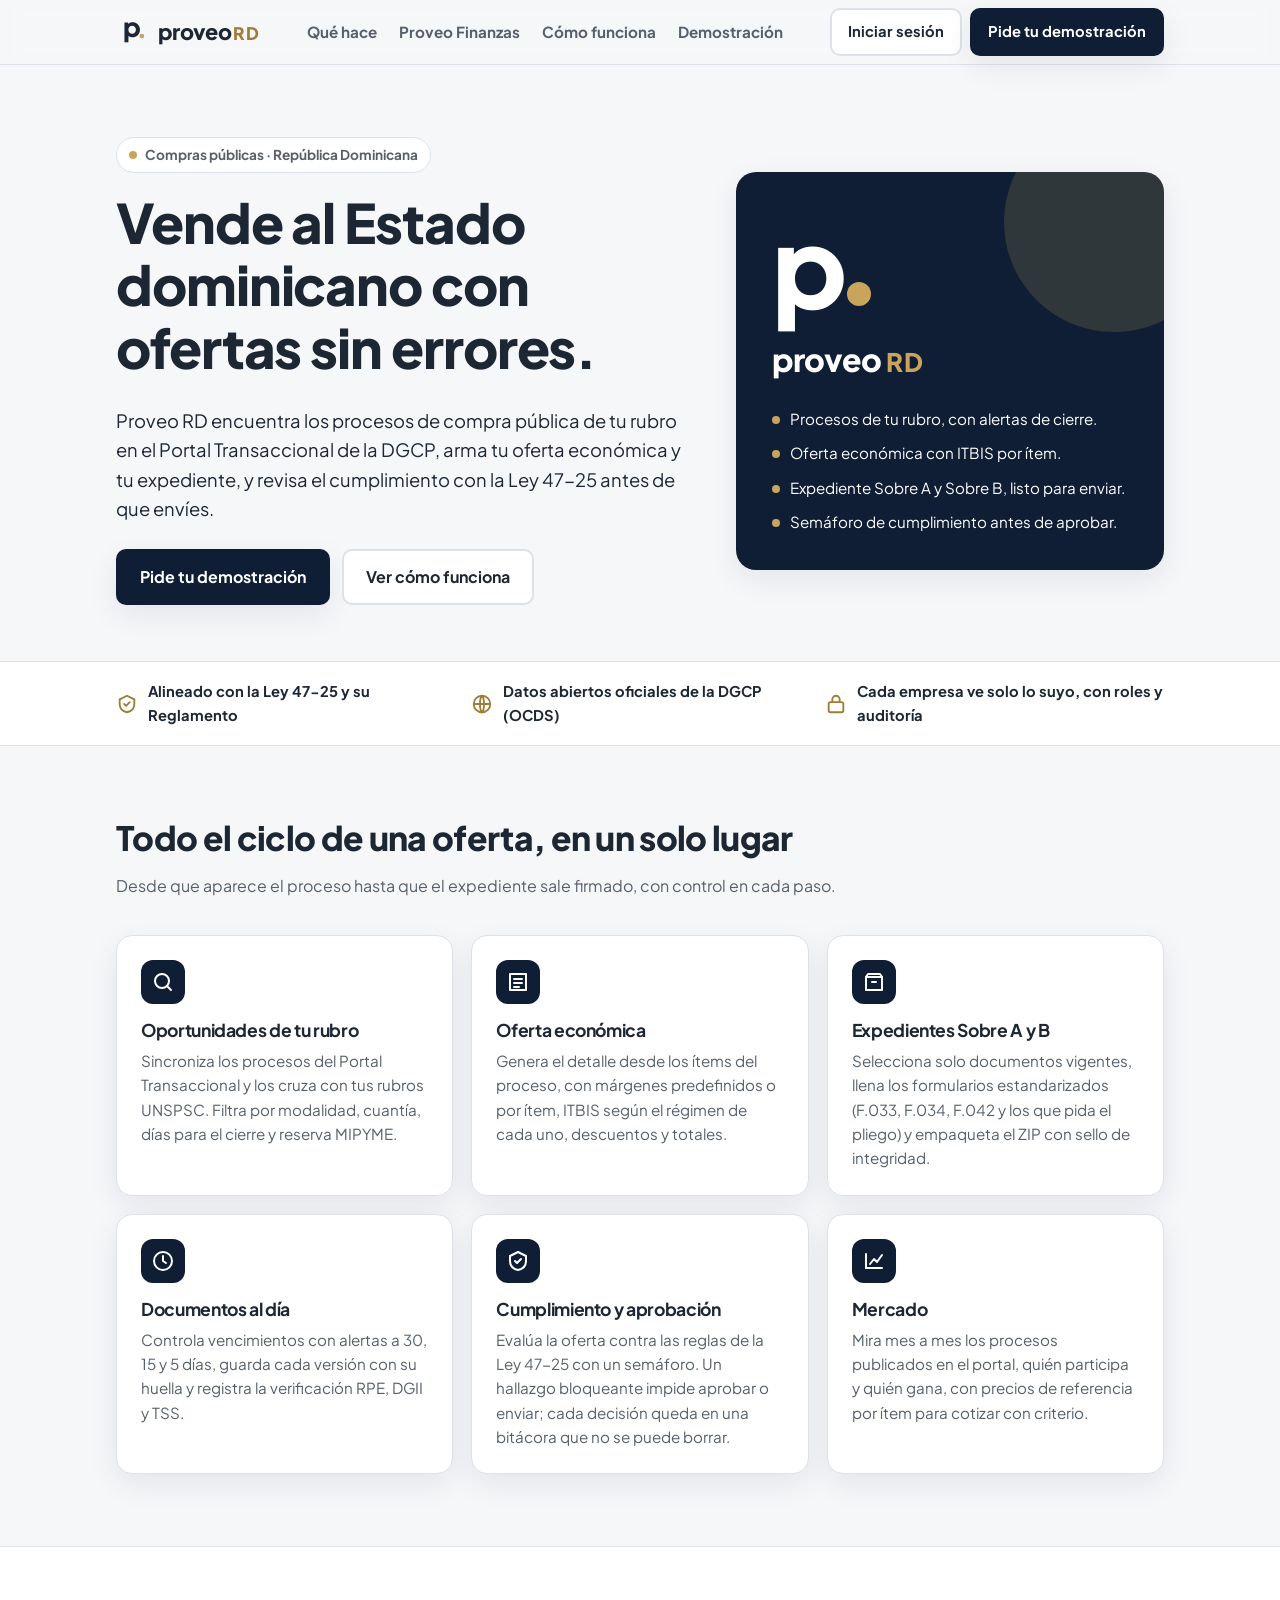
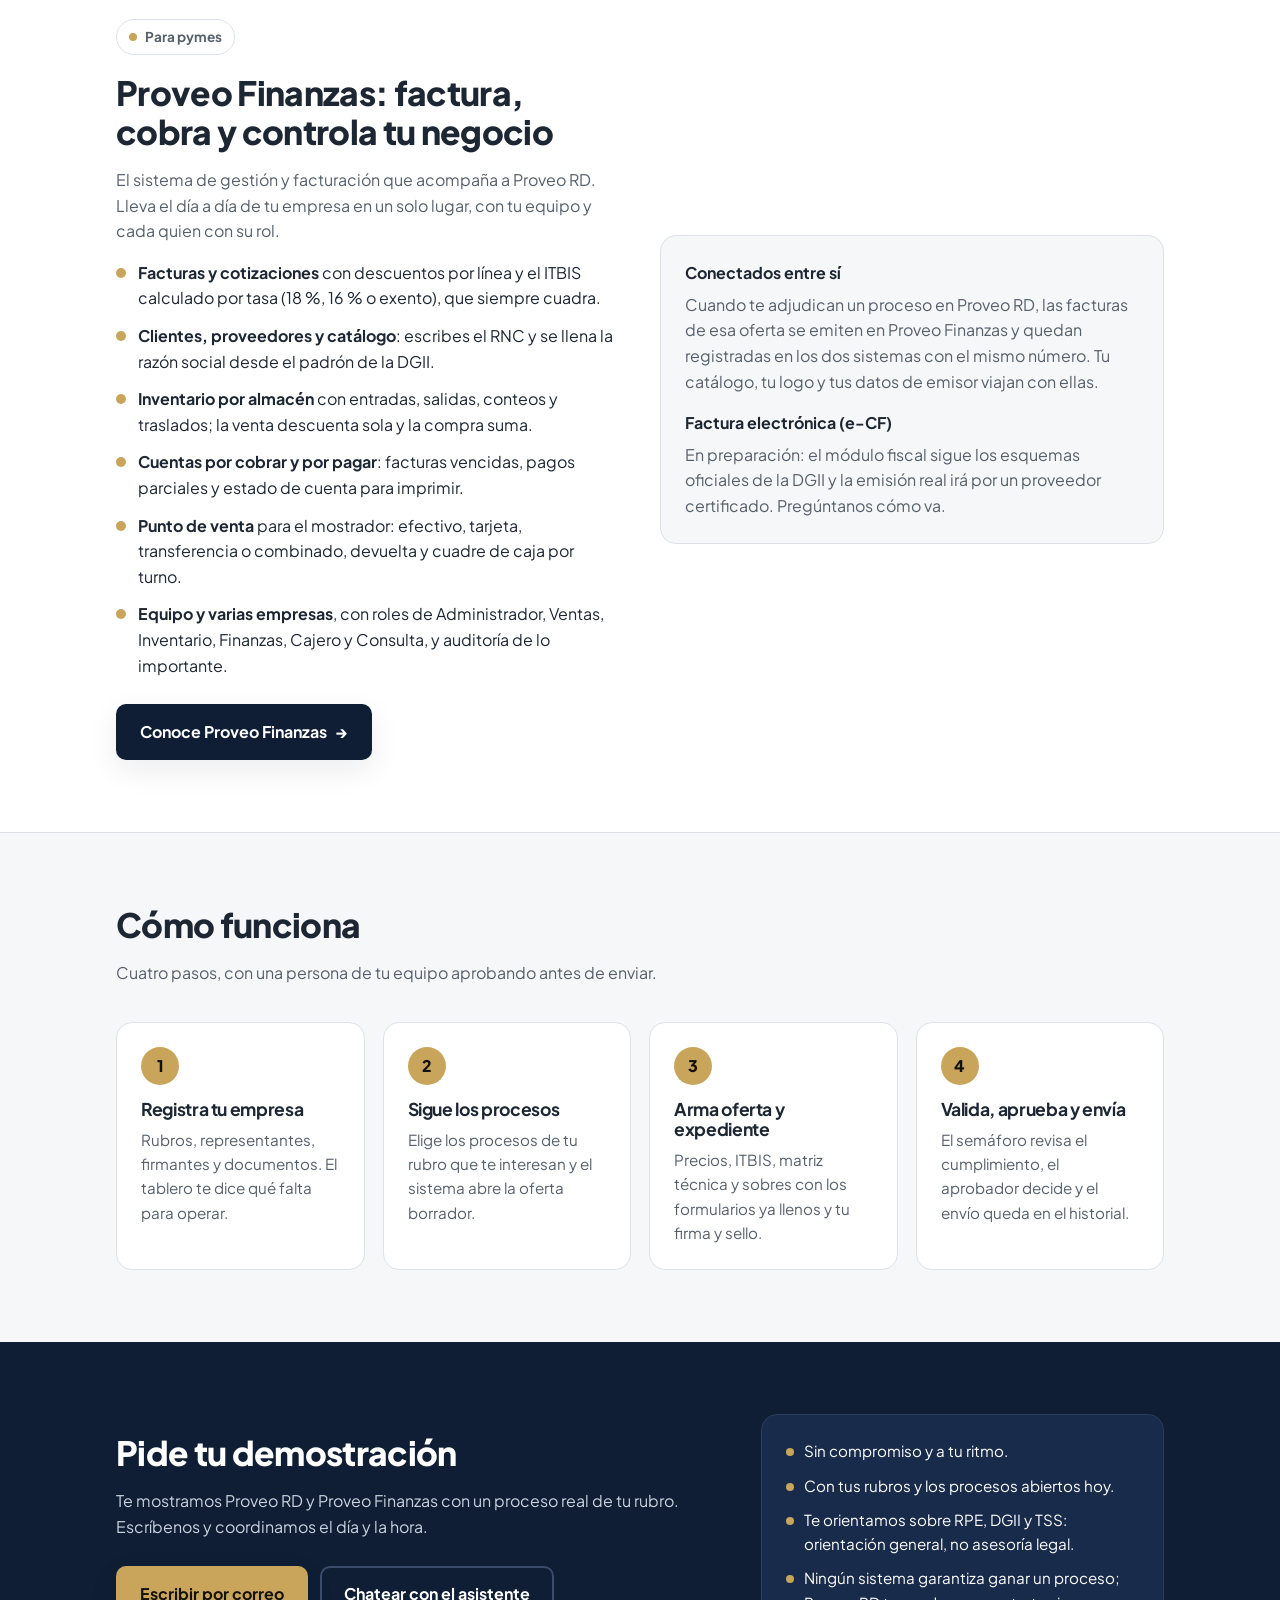
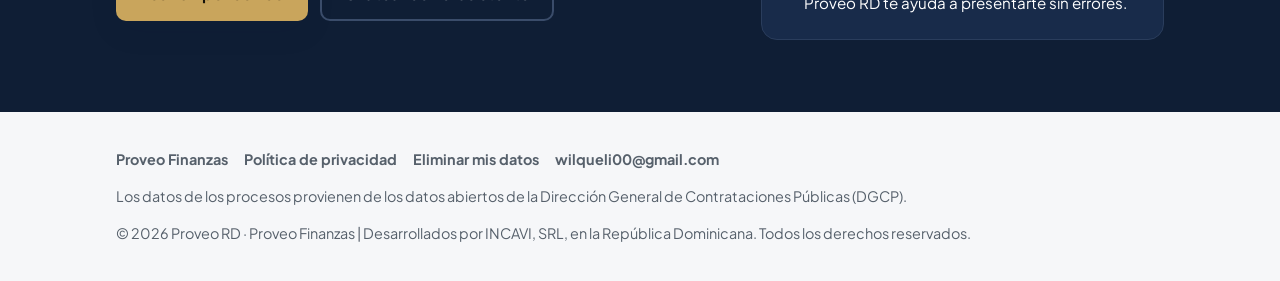
==== commit bf07e002: "Página Iniciar sesión con acceso a cada sistema y botón en el encabezado Co-Authored-By: Claude Fabl" ====
--- a/index.html
+++ b/index.html
@@ -33,7 +33,10 @@
         <li><a href="#demostracion">Demostración</a></li>
       </ul>
     </nav>
-    <a class="boton primario chico" href="#demostracion">Pide tu demostración</a>
+    <div class="botones">
+      <a class="boton secundario chico" href="entrar.html">Iniciar sesión</a>
+      <a class="boton primario chico demo-cab" href="#demostracion">Pide tu demostración</a>
+    </div>
   </div>
 </header>
 
--- a/estilos.css
+++ b/estilos.css
@@ -150,6 +150,21 @@
 .demo .caja li{display:flex;gap:10px}
 .demo .caja li::before{content:"";flex:none;width:8px;height:8px;border-radius:50%;background:var(--oro);margin-top:9px}
 
+/* Encabezado: botones de acceso */
+.barra .botones{display:flex;gap:8px;align-items:center;flex:none}
+@media (max-width:480px){.barra .botones .demo-cab{display:none}}
+
+/* Iniciar sesión */
+.acceso{padding:64px 0 72px}
+.acceso-rejilla{display:grid;grid-template-columns:repeat(2,1fr);gap:20px;max-width:900px;margin:0 auto}
+@media (max-width:760px){.acceso-rejilla{grid-template-columns:1fr}}
+.acceso-tarjeta{display:flex;flex-direction:column;gap:8px;padding:30px}
+.acceso-tarjeta h2{font-size:1.4rem;margin:0}
+.acceso-tarjeta .boton{margin-top:8px;align-self:flex-start}
+.acceso-tarjeta .pie-acceso{font-size:.85rem;margin:6px 0 0}
+.acceso-tarjeta .enlace-suave{font-size:.9rem;font-weight:700;color:var(--oro-texto);text-decoration:none;margin-top:auto}
+.acceso-tarjeta .enlace-suave:hover{text-decoration:underline}
+
 /* Pie */
 footer{padding:36px 0;font-size:.9rem;color:var(--suave)}
 footer .contenedor{display:grid;gap:14px}
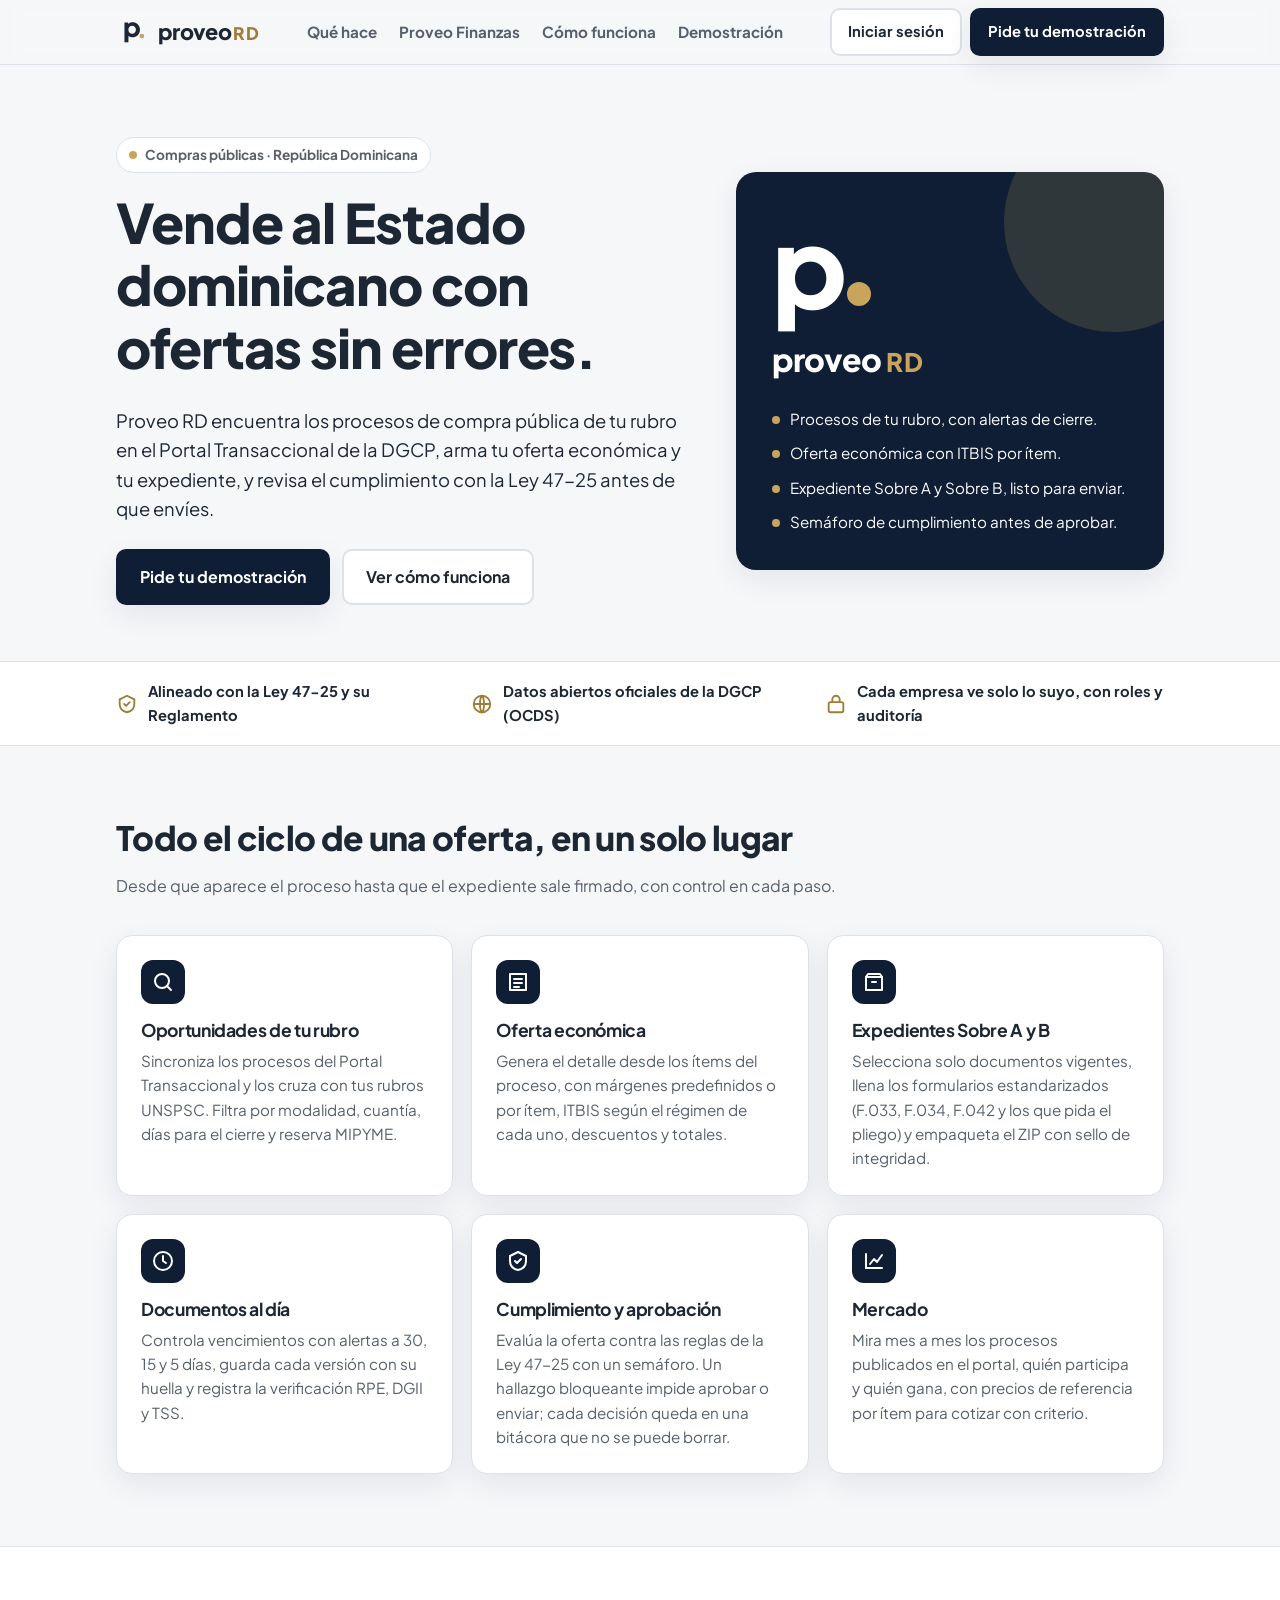
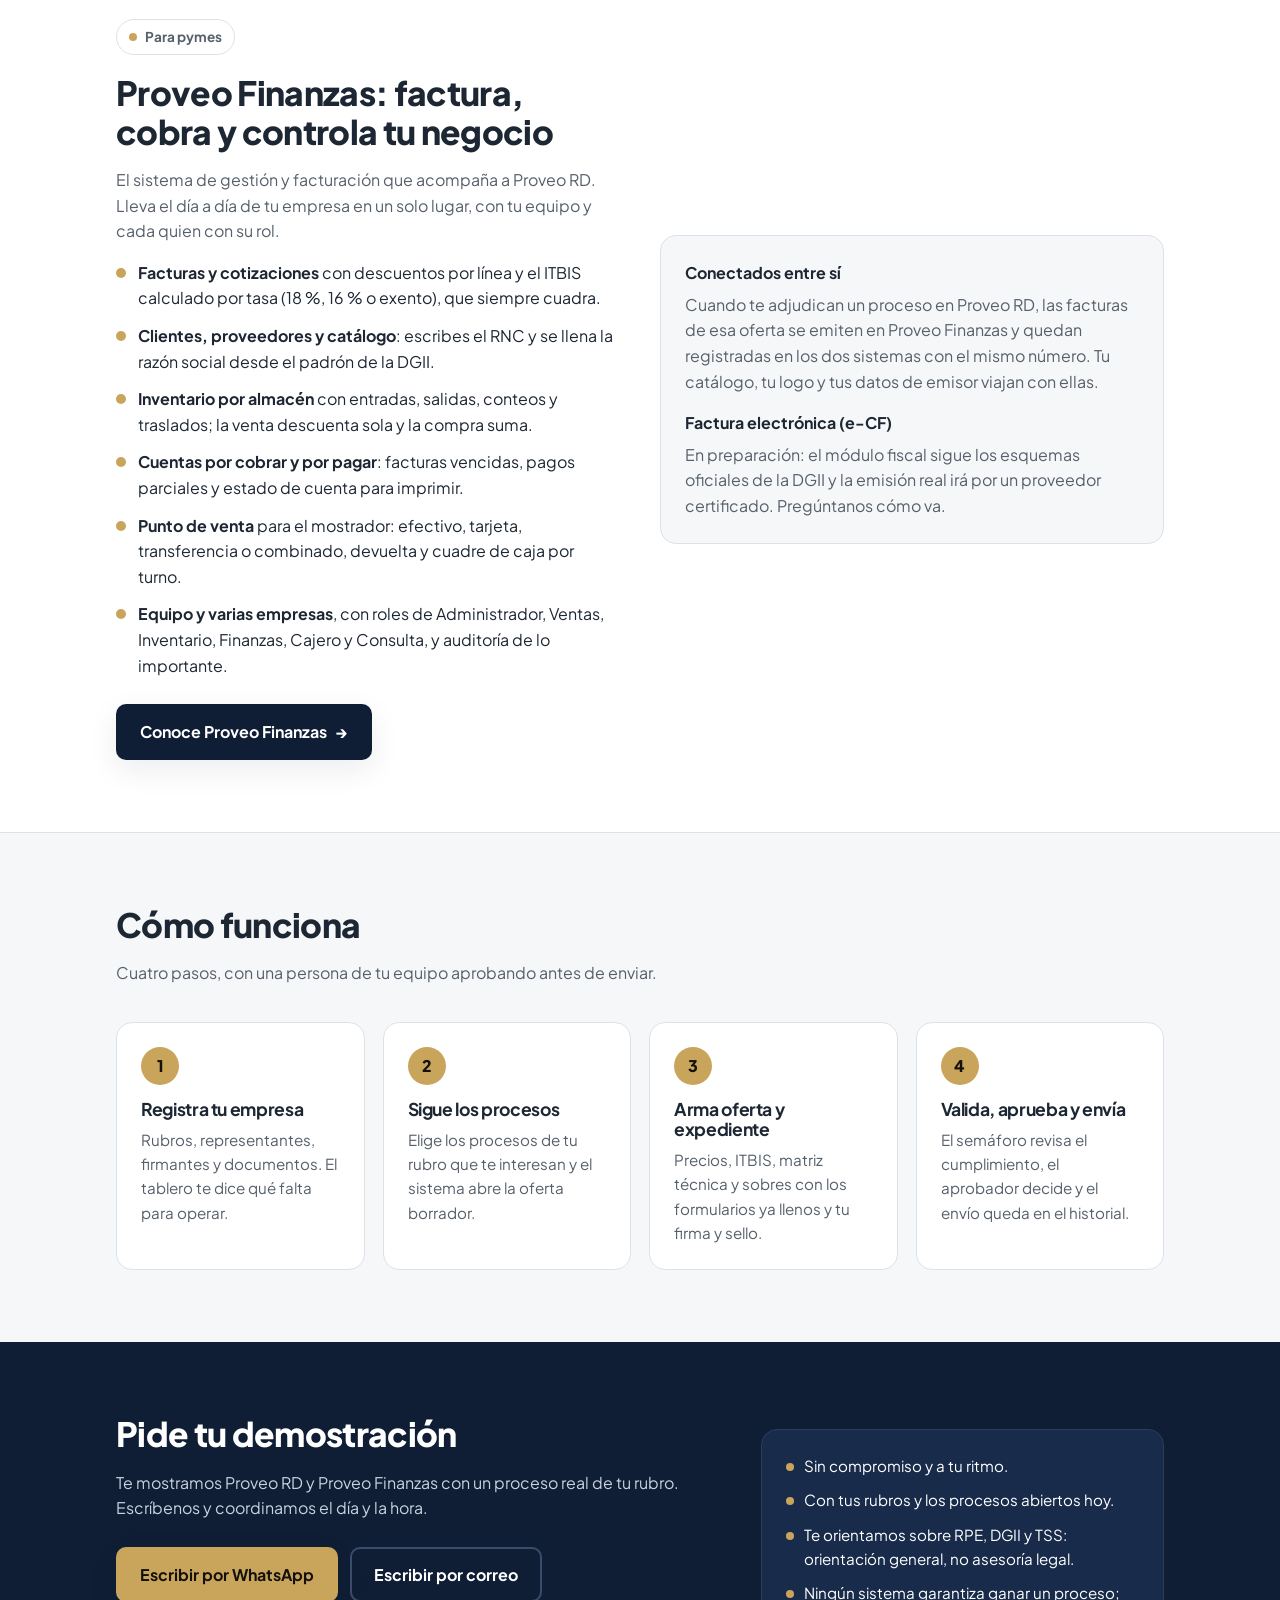
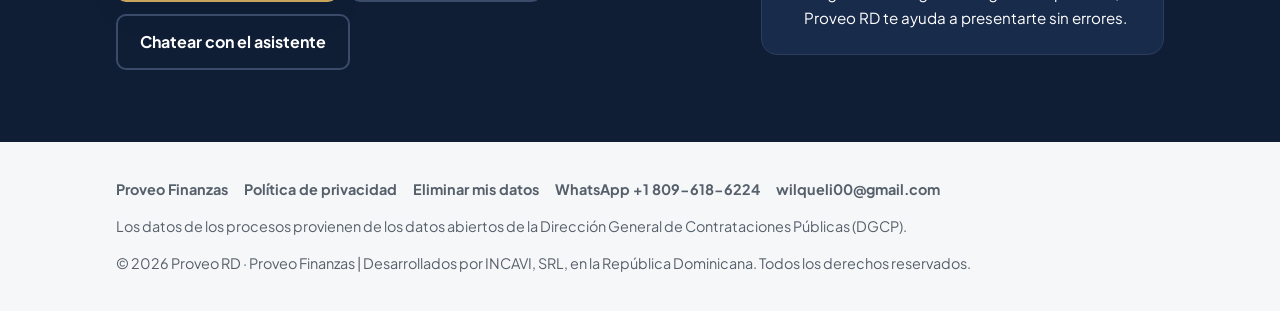
==== commit 823a4af2: "WhatsApp de Proveo como contacto principal Co-Authored-By: Claude Fable 5.1 <noreply@anthropic.com>" ====
--- a/index.html
+++ b/index.html
@@ -163,7 +163,8 @@
         <h2>Pide tu demostración</h2>
         <p>Te mostramos Proveo RD y Proveo Finanzas con un proceso real de tu rubro. Escríbenos y coordinamos el día y la hora.</p>
         <div class="acciones">
-          <a class="boton primario" href="mailto:wilqueli00@gmail.com?subject=Demostraci%C3%B3n%20de%20Proveo%20RD&body=Hola%2C%20quiero%20una%20demostraci%C3%B3n%20de%20Proveo%20RD.%0AEmpresa%3A%20%0AQu%C3%A9%20vendo%3A%20%0AWhatsApp%3A%20">Escribir por correo</a>
+          <a class="boton primario" href="https://wa.me/18096186224?text=Hola%2C%20quiero%20una%20demostraci%C3%B3n%20de%20Proveo%20RD." rel="noopener">Escribir por WhatsApp</a>
+          <a class="boton secundario" href="mailto:wilqueli00@gmail.com?subject=Demostraci%C3%B3n%20de%20Proveo%20RD&body=Hola%2C%20quiero%20una%20demostraci%C3%B3n%20de%20Proveo%20RD.%0AEmpresa%3A%20%0AQu%C3%A9%20vendo%3A%20%0AWhatsApp%3A%20">Escribir por correo</a>
           <a class="boton secundario" href="https://hub-redes.licita-nexo.workers.dev/chat/proveo" rel="noopener">Chatear con el asistente</a>
         </div>
       </div>
@@ -186,6 +187,7 @@
       <a href="finanzas.html">Proveo Finanzas</a>
       <a href="https://hub-redes.licita-nexo.workers.dev/privacidad" rel="noopener">Política de privacidad</a>
       <a href="https://hub-redes.licita-nexo.workers.dev/eliminar-datos" rel="noopener">Eliminar mis datos</a>
+      <a href="https://wa.me/18096186224" rel="noopener">WhatsApp +1 809-618-6224</a>
       <a href="mailto:wilqueli00@gmail.com">wilqueli00@gmail.com</a>
     </div>
     <p style="margin:0">Los datos de los procesos provienen de los datos abiertos de la Dirección General de Contrataciones Públicas (DGCP).</p>
